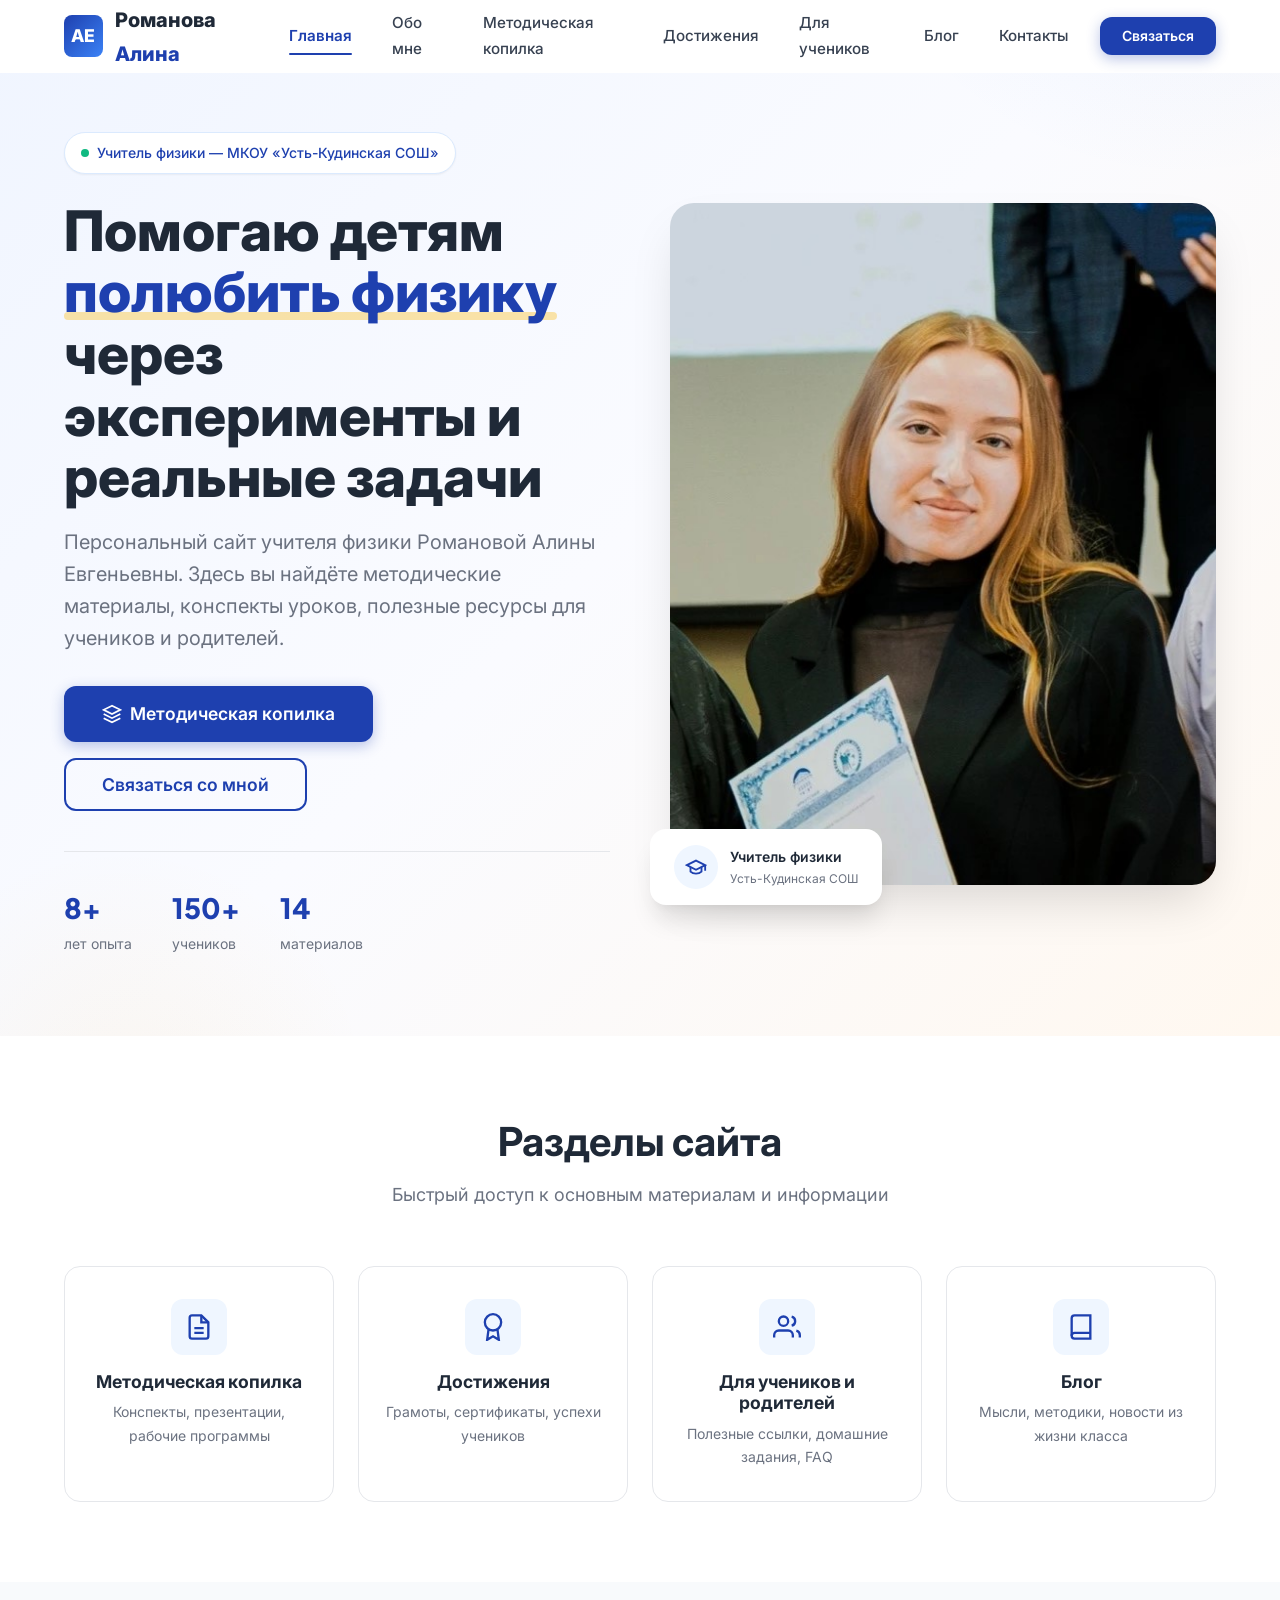
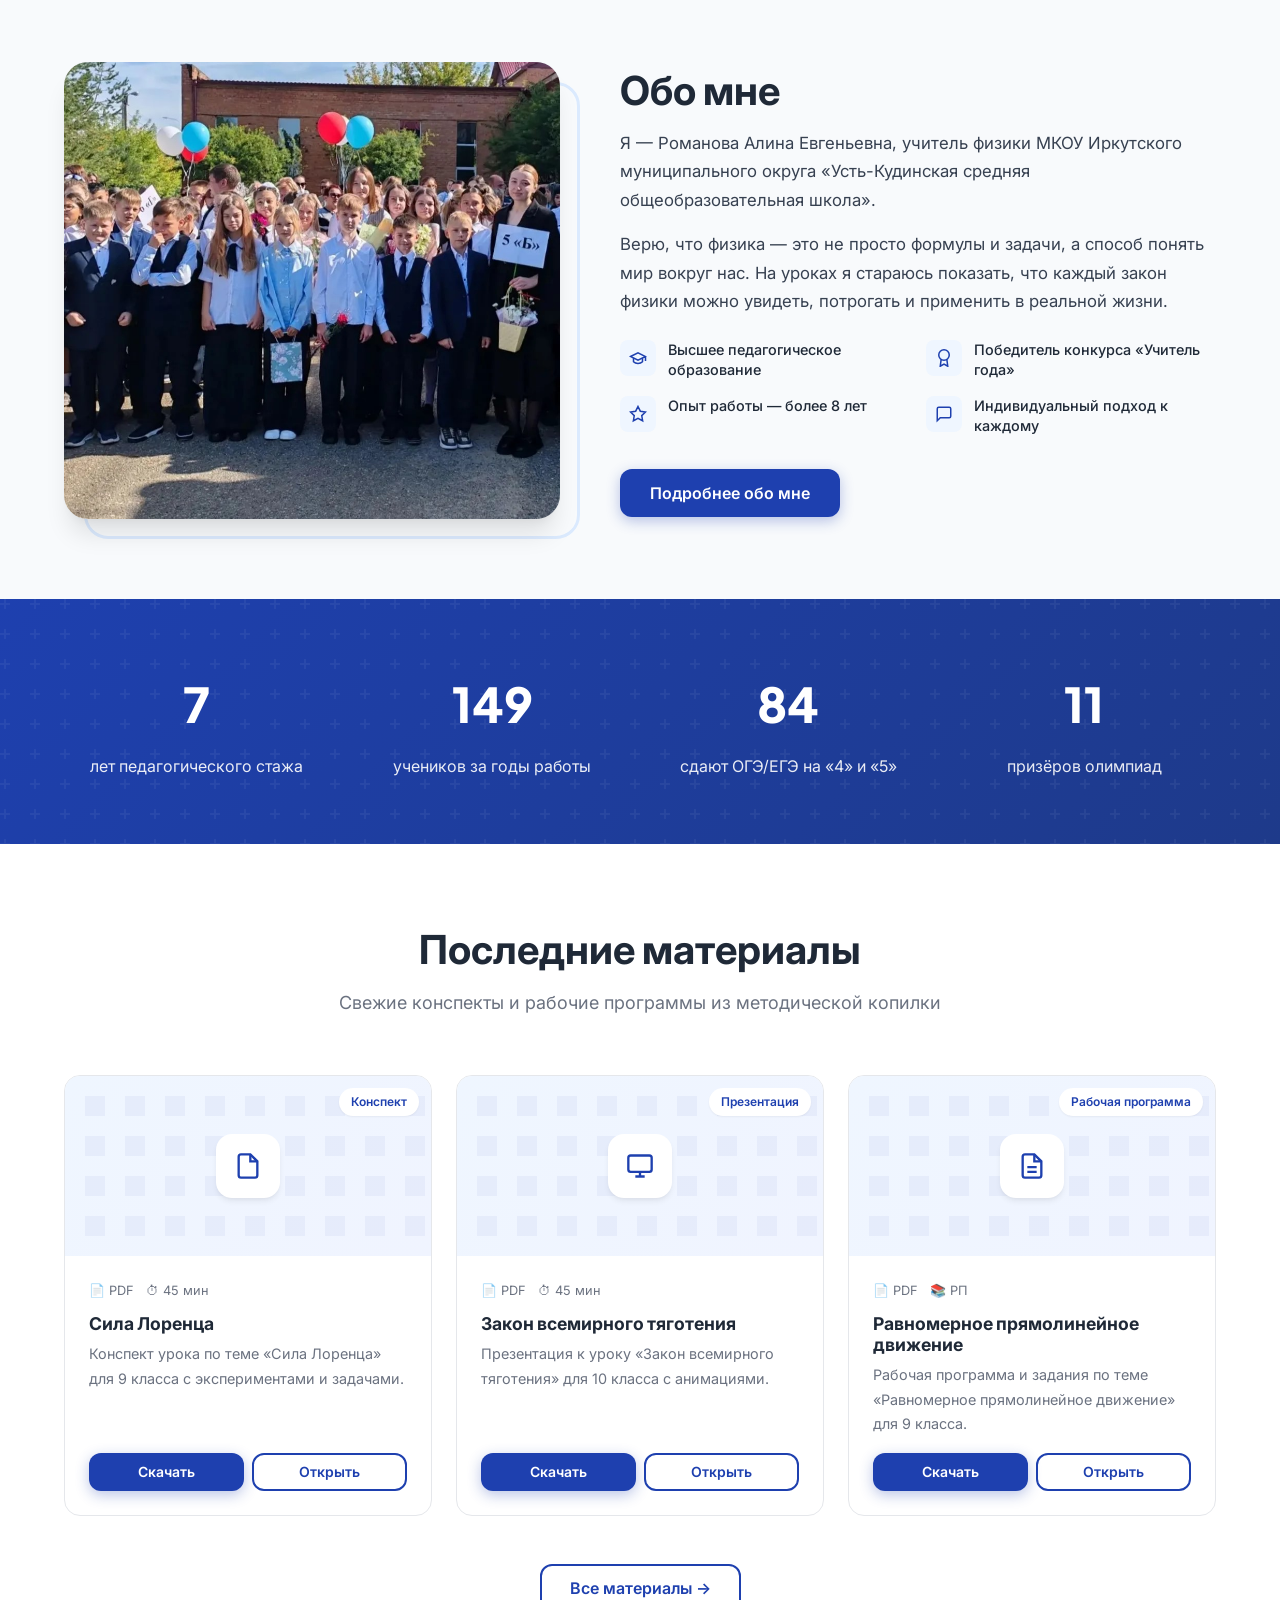
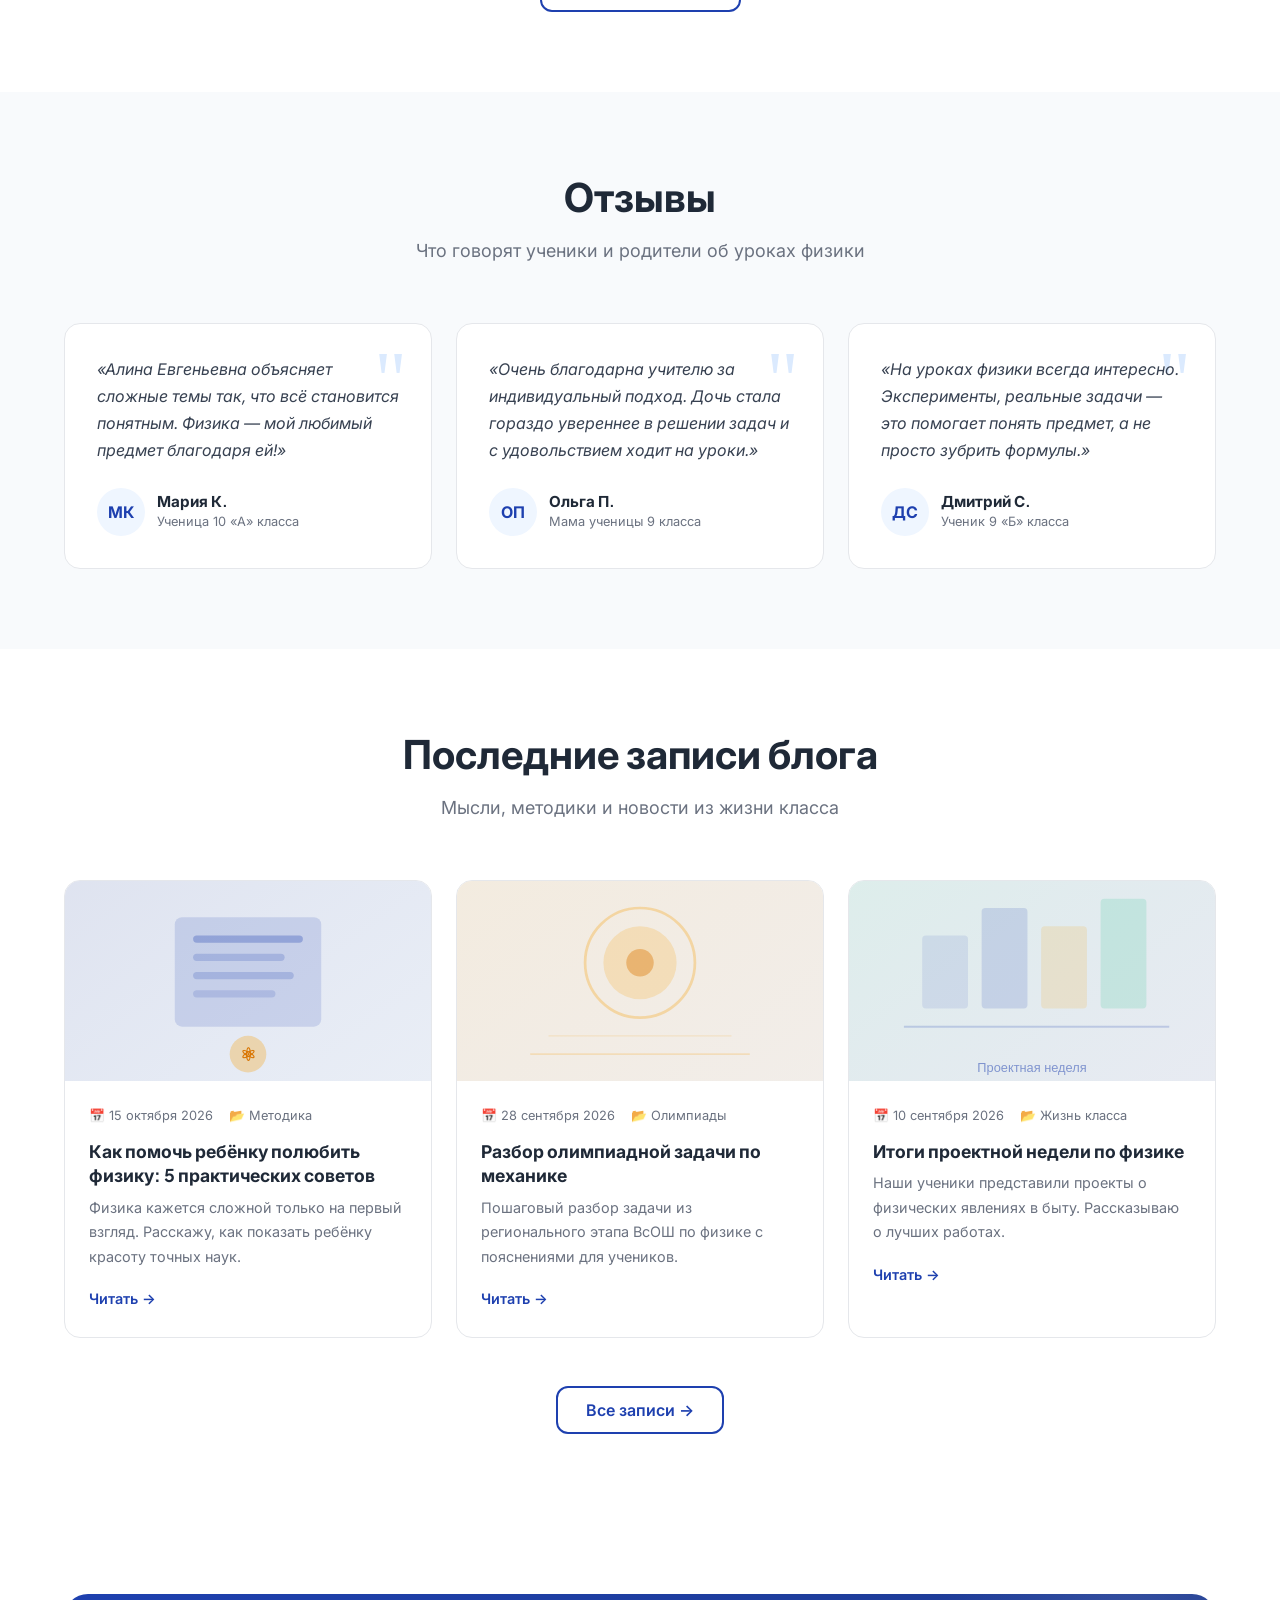
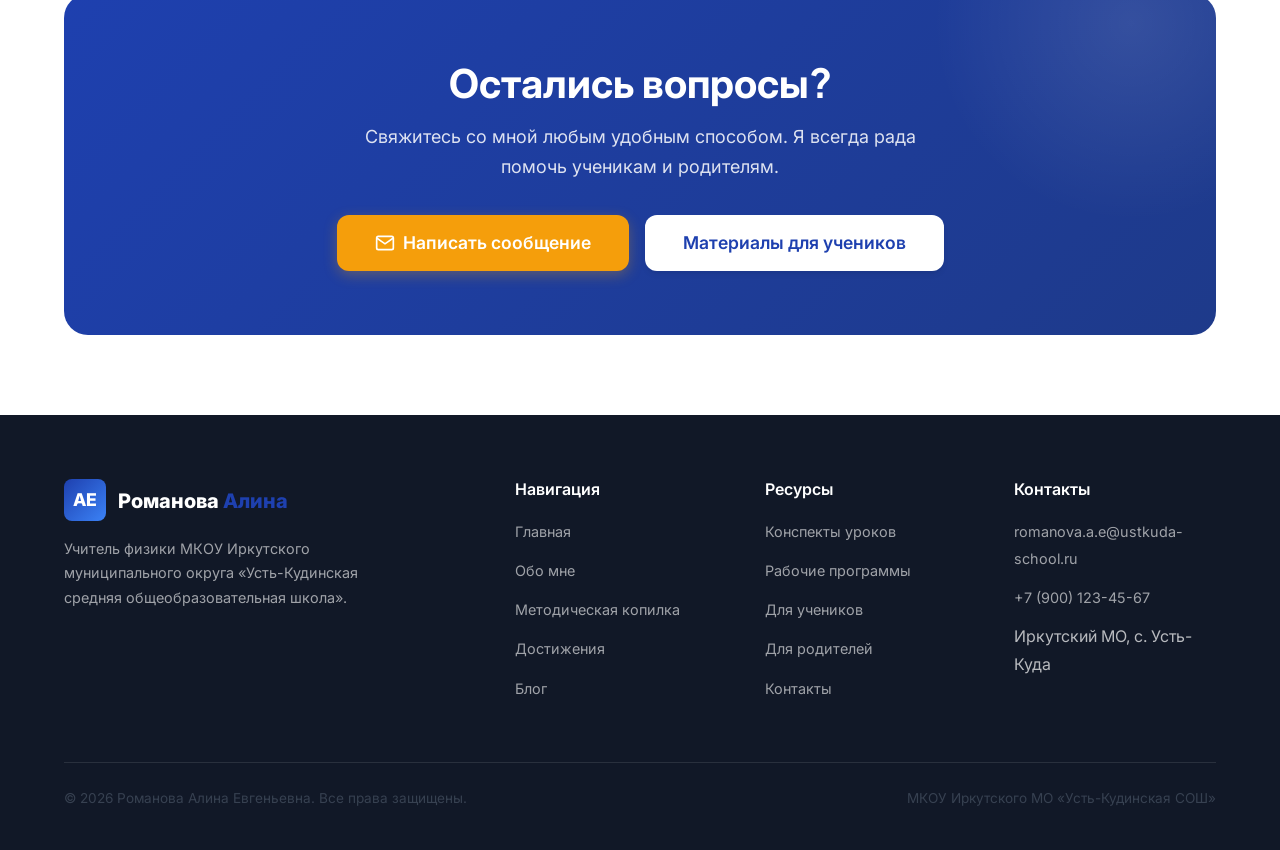
==== index.html @ 82c0e221 "🎓 Первый коммит: персональный сайт педагога" ====
<!DOCTYPE html>
<html lang="ru">
<head>
  <meta charset="UTF-8">
  <meta name="viewport" content="width=device-width, initial-scale=1.0">
  <title>Романова Алина Евгеньевна — Учитель физики | Усть-Кудинская СОШ</title>
  <meta name="description" content="Персональный сайт учителя физики Романовой Алины Евгеньевны. Методическая копилка, достижения, материалы для учеников и родителей. МКОУ Иркутского МО «Усть-Кудинская СОШ».">
  <meta name="keywords" content="учитель физики, Усть-Кудинская СОШ, Романова Алина Евгеньевна, методическая копилка, конспекты по физике">
  <meta name="author" content="Романова Алина Евгеньевна">

  <!-- Open Graph -->
  <meta property="og:title" content="Романова Алина Евгеньевна — Учитель физики">
  <meta property="og:description" content="Методическая копилка, достижения, материалы для учеников и родителей">
  <meta property="og:type" content="website">
  <meta property="og:locale" content="ru_RU">

  <!-- Favicon -->
  <link rel="icon" type="image/svg+xml" href="assets/img/favicon.svg">

  <!-- Fonts -->
  <link rel="preconnect" href="https://fonts.googleapis.com">
  <link rel="preconnect" href="https://fonts.gstatic.com" crossorigin>
  <link href="https://fonts.googleapis.com/css2?family=Inter:wght@400;500;600;700&family=Plus+Jakarta+Sans:wght@600;700;800&display=swap" rel="stylesheet">

  <!-- CSS -->
  <link rel="stylesheet" href="assets/css/style.css">
</head>
<body>

  <!-- ===== ШАПКА ===== -->
  <header class="header">
    <div class="container header-inner">
      <a href="index.html" class="logo">
        <div class="logo-icon">АЕ</div>
        <div class="logo-text">Романова <span>Алина</span></div>
      </a>

      <nav class="nav">
        <a href="index.html" class="nav-link active">Главная</a>
        <a href="about.html" class="nav-link">Обо мне</a>
        <a href="resources.html" class="nav-link">Методическая копилка</a>
        <a href="achievements.html" class="nav-link">Достижения</a>
        <a href="students.html" class="nav-link">Для учеников</a>
        <a href="blog.html" class="nav-link">Блог</a>
        <a href="contact.html" class="nav-link">Контакты</a>
        <a href="contact.html" class="btn btn-primary btn-sm nav-cta">Связаться</a>
      </nav>

      <button class="mobile-toggle" aria-label="Открыть меню">
        <span></span>
        <span></span>
        <span></span>
      </button>
    </div>
  </header>

  <!-- Мобильное меню -->
  <div class="mobile-menu">
    <a href="index.html" class="nav-link active">Главная</a>
    <a href="about.html" class="nav-link">Обо мне</a>
    <a href="resources.html" class="nav-link">Методическая копилка</a>
    <a href="achievements.html" class="nav-link">Достижения</a>
    <a href="students.html" class="nav-link">Для учеников</a>
    <a href="blog.html" class="nav-link">Блог</a>
    <a href="contact.html" class="nav-link">Контакты</a>
    <a href="contact.html" class="btn btn-primary nav-cta">Связаться со мной</a>
  </div>

  <main>
    <!-- ===== HERO ===== -->
    <section class="hero">
      <div class="container hero-inner">
        <div class="hero-content">
          <div class="hero-badge">
            <span class="dot"></span>
            Учитель физики — МКОУ «Усть-Кудинская СОШ»
          </div>
          <h1>
            Помогаю детям <span class="highlight">полюбить физику</span> через эксперименты и реальные задачи
          </h1>
          <p class="hero-subtitle">
            Персональный сайт учителя физики Романовой Алины Евгеньевны.
            Здесь вы найдёте методические материалы, конспекты уроков,
            полезные ресурсы для учеников и родителей.
          </p>
          <div class="hero-buttons">
            <a href="resources.html" class="btn btn-primary btn-lg">
              <svg width="20" height="20" viewBox="0 0 24 24" fill="none" stroke="currentColor" stroke-width="2"><path d="M12 2L2 7l10 5 10-5-10-5zM2 17l10 5 10-5M2 12l10 5 10-5"/></svg>
              Методическая копилка
            </a>
            <a href="contact.html" class="btn btn-outline btn-lg">
              Связаться со мной
            </a>
          </div>
          <div class="hero-stats">
            <div class="hero-stat">
              <span class="hero-stat-number">8+</span>
              <span class="hero-stat-label">лет опыта</span>
            </div>
            <div class="hero-stat">
              <span class="hero-stat-number">150+</span>
              <span class="hero-stat-label">учеников</span>
            </div>
            <div class="hero-stat">
              <span class="hero-stat-number">14</span>
              <span class="hero-stat-label">материалов</span>
            </div>
          </div>
        </div>
        <div class="hero-image">
          <img src="assets/img/portrait.jpg" alt="Романова Алина Евгеньевна — учитель физики" class="hero-image-main">
          <div class="hero-image-badge">
            <div class="hero-image-badge-icon">
              <svg width="22" height="22" viewBox="0 0 24 24" fill="none" stroke="currentColor" stroke-width="2"><path d="M22 10v6M2 10l10-5 10 5-10 5z"/><path d="M6 12v5c3 3 9 3 12 0v-5"/></svg>
            </div>
            <div class="hero-image-badge-text">
              Учитель физики
              <span>Усть-Кудинская СОШ</span>
            </div>
          </div>
        </div>
      </div>
    </section>

    <!-- ===== БЫСТРЫЕ ССЫЛКИ ===== -->
    <section class="section">
      <div class="container">
        <div class="section-header animate-on-scroll">
          <h2>Разделы сайта</h2>
          <p>Быстрый доступ к основным материалам и информации</p>
        </div>
        <div class="quick-links">
          <a href="resources.html" class="quick-link-card animate-on-scroll">
            <div class="quick-link-icon">
              <svg width="28" height="28" viewBox="0 0 24 24" fill="none" stroke="currentColor" stroke-width="2"><path d="M14 2H6a2 2 0 0 0-2 2v16a2 2 0 0 0 2 2h12a2 2 0 0 0 2-2V8z"/><polyline points="14 2 14 8 20 8"/><line x1="16" y1="13" x2="8" y2="13"/><line x1="16" y1="17" x2="8" y2="17"/></svg>
            </div>
            <h4>Методическая копилка</h4>
            <p>Конспекты, презентации, рабочие программы</p>
          </a>
          <a href="achievements.html" class="quick-link-card animate-on-scroll animate-delay-1">
            <div class="quick-link-icon">
              <svg width="28" height="28" viewBox="0 0 24 24" fill="none" stroke="currentColor" stroke-width="2"><circle cx="12" cy="8" r="7"/><polyline points="8.21 13.89 7 23 12 20 17 23 15.79 13.88"/></svg>
            </div>
            <h4>Достижения</h4>
            <p>Грамоты, сертификаты, успехи учеников</p>
          </a>
          <a href="students.html" class="quick-link-card animate-on-scroll animate-delay-2">
            <div class="quick-link-icon">
              <svg width="28" height="28" viewBox="0 0 24 24" fill="none" stroke="currentColor" stroke-width="2"><path d="M17 21v-2a4 4 0 0 0-4-4H5a4 4 0 0 0-4 4v2"/><circle cx="9" cy="7" r="4"/><path d="M23 21v-2a4 4 0 0 0-3-3.87"/><path d="M16 3.13a4 4 0 0 1 0 7.75"/></svg>
            </div>
            <h4>Для учеников и родителей</h4>
            <p>Полезные ссылки, домашние задания, FAQ</p>
          </a>
          <a href="blog.html" class="quick-link-card animate-on-scroll animate-delay-3">
            <div class="quick-link-icon">
              <svg width="28" height="28" viewBox="0 0 24 24" fill="none" stroke="currentColor" stroke-width="2"><path d="M4 19.5A2.5 2.5 0 0 1 6.5 17H20"/><path d="M6.5 2H20v20H6.5A2.5 2.5 0 0 1 4 19.5v-15A2.5 2.5 0 0 1 6.5 2z"/></svg>
            </div>
            <h4>Блог</h4>
            <p>Мысли, методики, новости из жизни класса</p>
          </a>
        </div>
      </div>
    </section>

    <!-- ===== ОБО МНЕ (ПРЕВЬЮ) ===== -->
    <section class="section bg-light">
      <div class="container">
        <div class="about-preview">
          <div class="about-preview-image animate-on-scroll">
            <img src="assets/img/classroom.jpg" alt="Романова А.Е. с учениками на уроке физики">
          </div>
          <div class="about-preview-content">
            <h2 class="animate-on-scroll">Обо мне</h2>
            <p class="animate-on-scroll">
              Я — Романова Алина Евгеньевна, учитель физики МКОУ Иркутского муниципального округа
              «Усть-Кудинская средняя общеобразовательная школа».
            </p>
            <p class="animate-on-scroll">
              Верю, что физика — это не просто формулы и задачи, а способ понять мир вокруг нас.
              На уроках я стараюсь показать, что каждый закон физики можно увидеть, потрогать
              и применить в реальной жизни.
            </p>
            <div class="about-features">
              <div class="about-feature animate-on-scroll">
                <div class="about-feature-icon">
                  <svg width="18" height="18" viewBox="0 0 24 24" fill="none" stroke="currentColor" stroke-width="2"><path d="M22 10v6M2 10l10-5 10 5-10 5z"/><path d="M6 12v5c3 3 9 3 12 0v-5"/></svg>
                </div>
                <div class="about-feature-text">Высшее педагогическое образование</div>
              </div>
              <div class="about-feature animate-on-scroll">
                <div class="about-feature-icon">
                  <svg width="18" height="18" viewBox="0 0 24 24" fill="none" stroke="currentColor" stroke-width="2"><circle cx="12" cy="8" r="7"/><polyline points="8.21 13.89 7 23 12 20 17 23 15.79 13.88"/></svg>
                </div>
                <div class="about-feature-text">Победитель конкурса «Учитель года»</div>
              </div>
              <div class="about-feature animate-on-scroll">
                <div class="about-feature-icon">
                  <svg width="18" height="18" viewBox="0 0 24 24" fill="none" stroke="currentColor" stroke-width="2"><polygon points="12 2 15.09 8.26 22 9.27 17 14.14 18.18 21.02 12 17.77 5.82 21.02 7 14.14 2 9.27 8.91 8.26 12 2"/></svg>
                </div>
                <div class="about-feature-text">Опыт работы — более 8 лет</div>
              </div>
              <div class="about-feature animate-on-scroll">
                <div class="about-feature-icon">
                  <svg width="18" height="18" viewBox="0 0 24 24" fill="none" stroke="currentColor" stroke-width="2"><path d="M21 15a2 2 0 0 1-2 2H7l-4 4V5a2 2 0 0 1 2-2h14a2 2 0 0 1 2 2z"/></svg>
                </div>
                <div class="about-feature-text">Индивидуальный подход к каждому</div>
              </div>
            </div>
            <a href="about.html" class="btn btn-primary animate-on-scroll">Подробнее обо мне</a>
          </div>
        </div>
      </div>
    </section>

    <!-- ===== СТАТИСТИКА ===== -->
    <section class="stats-section">
      <div class="container">
        <div class="stats-grid">
          <div class="stat-item animate-on-scroll">
            <div class="stat-number" data-count="8">0</div>
            <div class="stat-label">лет педагогического стажа</div>
          </div>
          <div class="stat-item animate-on-scroll animate-delay-1">
            <div class="stat-number" data-count="150">0</div>
            <div class="stat-label">учеников за годы работы</div>
          </div>
          <div class="stat-item animate-on-scroll animate-delay-2">
            <div class="stat-number" data-count="85">0<span class="suffix">%</span></div>
            <div class="stat-label">сдают ОГЭ/ЕГЭ на «4» и «5»</div>
          </div>
          <div class="stat-item animate-on-scroll animate-delay-3">
            <div class="stat-number" data-count="12">0</div>
            <div class="stat-label">призёров олимпиад</div>
          </div>
        </div>
      </div>
    </section>

    <!-- ===== ПОСЛЕДНИЕ МАТЕРИАЛЫ ===== -->
    <section class="section">
      <div class="container">
        <div class="section-header animate-on-scroll">
          <h2>Последние материалы</h2>
          <p>Свежие конспекты и рабочие программы из методической копилки</p>
        </div>
        <div class="resources-grid">
          <div class="resource-card animate-on-scroll">
            <div class="resource-card-preview">
              <span class="resource-card-badge">Конспект</span>
              <div class="resource-card-icon">
                <svg viewBox="0 0 24 24" fill="none" stroke="currentColor" stroke-width="2"><path d="M14 2H6a2 2 0 0 0-2 2v16a2 2 0 0 0 2 2h12a2 2 0 0 0 2-2V8z"/><polyline points="14 2 14 8 20 8"/></svg>
              </div>
            </div>
            <div class="resource-card-body">
              <div class="resource-card-meta">
                <span>📄 PDF</span>
                <span>⏱ 45 мин</span>
              </div>
              <h4>Сила Лоренца</h4>
              <p>Конспект урока по теме «Сила Лоренца» для 9 класса с экспериментами и задачами.</p>
              <div class="resource-card-footer">
                <a href="materials/Конспект сила Лоренца.pdf" class="btn btn-primary btn-sm" download>Скачать</a>
                <a href="materials/Конспект сила Лоренца.pdf" target="_blank" class="btn btn-outline btn-sm">Открыть</a>
              </div>
            </div>
          </div>
          <div class="resource-card animate-on-scroll animate-delay-1">
            <div class="resource-card-preview">
              <span class="resource-card-badge">Презентация</span>
              <div class="resource-card-icon">
                <svg viewBox="0 0 24 24" fill="none" stroke="currentColor" stroke-width="2"><rect x="2" y="3" width="20" height="14" rx="2"/><line x1="8" y1="21" x2="16" y2="21"/><line x1="12" y1="17" x2="12" y2="21"/></svg>
              </div>
            </div>
            <div class="resource-card-body">
              <div class="resource-card-meta">
                <span>📄 PDF</span>
                <span>⏱ 45 мин</span>
              </div>
              <h4>Закон всемирного тяготения</h4>
              <p>Презентация к уроку «Закон всемирного тяготения» для 10 класса с анимациями.</p>
              <div class="resource-card-footer">
                <a href="materials/Закон всемирного тяготения.pdf" class="btn btn-primary btn-sm" download>Скачать</a>
                <a href="materials/Закон всемирного тяготения.pdf" target="_blank" class="btn btn-outline btn-sm">Открыть</a>
              </div>
            </div>
          </div>
          <div class="resource-card animate-on-scroll animate-delay-2">
            <div class="resource-card-preview">
              <span class="resource-card-badge">Рабочая программа</span>
              <div class="resource-card-icon">
                <svg viewBox="0 0 24 24" fill="none" stroke="currentColor" stroke-width="2"><path d="M14 2H6a2 2 0 0 0-2 2v16a2 2 0 0 0 2 2h12a2 2 0 0 0 2-2V8z"/><polyline points="14 2 14 8 20 8"/><line x1="16" y1="13" x2="8" y2="13"/><line x1="16" y1="17" x2="8" y2="17"/></svg>
              </div>
            </div>
            <div class="resource-card-body">
              <div class="resource-card-meta">
                <span>📄 PDF</span>
                <span>📚 РП</span>
              </div>
              <h4>Равномерное прямолинейное движение</h4>
              <p>Рабочая программа и задания по теме «Равномерное прямолинейное движение» для 9 класса.</p>
              <div class="resource-card-footer">
                <a href="materials/РП равномерное прямолинейное движение.pdf" class="btn btn-primary btn-sm" download>Скачать</a>
                <a href="materials/РП равномерное прямолинейное движение.pdf" target="_blank" class="btn btn-outline btn-sm">Открыть</a>
              </div>
            </div>
          </div>
        </div>
        <div class="text-center mt-5">
          <a href="resources.html" class="btn btn-outline">Все материалы →</a>
        </div>
      </div>
    </section>

    <!-- ===== ОТЗЫВЫ ===== -->
    <section class="section bg-light">
      <div class="container">
        <div class="section-header animate-on-scroll">
          <h2>Отзывы</h2>
          <p>Что говорят ученики и родители об уроках физики</p>
        </div>
        <div class="testimonials-grid">
          <div class="testimonial-card animate-on-scroll">
            <p class="testimonial-text">
              «Алина Евгеньевна объясняет сложные темы так, что всё становится понятным.
              Физика — мой любимый предмет благодаря ей!»
            </p>
            <div class="testimonial-author">
              <div class="testimonial-avatar">МК</div>
              <div class="testimonial-author-info">
                <h5>Мария К.</h5>
                <p>Ученица 10 «А» класса</p>
              </div>
            </div>
          </div>
          <div class="testimonial-card animate-on-scroll animate-delay-1">
            <p class="testimonial-text">
              «Очень благодарна учителю за индивидуальный подход. Дочь стала гораздо
              увереннее в решении задач и с удовольствием ходит на уроки.»
            </p>
            <div class="testimonial-author">
              <div class="testimonial-avatar">ОП</div>
              <div class="testimonial-author-info">
                <h5>Ольга П.</h5>
                <p>Мама ученицы 9 класса</p>
              </div>
            </div>
          </div>
          <div class="testimonial-card animate-on-scroll animate-delay-2">
            <p class="testimonial-text">
              «На уроках физики всегда интересно. Эксперименты, реальные задачи —
              это помогает понять предмет, а не просто зубрить формулы.»
            </p>
            <div class="testimonial-author">
              <div class="testimonial-avatar">ДС</div>
              <div class="testimonial-author-info">
                <h5>Дмитрий С.</h5>
                <p>Ученик 9 «Б» класса</p>
              </div>
            </div>
          </div>
        </div>
      </div>
    </section>

    <!-- ===== БЛОГ (ПРЕВЬЮ) ===== -->
    <section class="section">
      <div class="container">
        <div class="section-header animate-on-scroll">
          <h2>Последние записи блога</h2>
          <p>Мысли, методики и новости из жизни класса</p>
        </div>
        <div class="blog-grid">
          <article class="blog-card animate-on-scroll">
            <div class="blog-card-image">
              <img src="assets/img/blog-1.svg" alt="Как помочь ребёнку полюбить физику">
            </div>
            <div class="blog-card-body">
              <div class="blog-card-meta">
                <span>📅 15 октября 2026</span>
                <span>📂 Методика</span>
              </div>
              <h4>Как помочь ребёнку полюбить физику: 5 практических советов</h4>
              <p>Физика кажется сложной только на первый взгляд. Расскажу, как показать ребёнку красоту точных наук.</p>
              <a href="blog.html" class="blog-card-link">Читать →</a>
            </div>
          </article>
          <article class="blog-card animate-on-scroll animate-delay-1">
            <div class="blog-card-image">
              <img src="assets/img/blog-2.svg" alt="Разбор олимпиадной задачи">
            </div>
            <div class="blog-card-body">
              <div class="blog-card-meta">
                <span>📅 28 сентября 2026</span>
                <span>📂 Олимпиады</span>
              </div>
              <h4>Разбор олимпиадной задачи по механике</h4>
              <p>Пошаговый разбор задачи из регионального этапа ВсОШ по физике с пояснениями для учеников.</p>
              <a href="blog.html" class="blog-card-link">Читать →</a>
            </div>
          </article>
          <article class="blog-card animate-on-scroll animate-delay-2">
            <div class="blog-card-image">
              <img src="assets/img/blog-3.svg" alt="Итоги проектной недели">
            </div>
            <div class="blog-card-body">
              <div class="blog-card-meta">
                <span>📅 10 сентября 2026</span>
                <span>📂 Жизнь класса</span>
              </div>
              <h4>Итоги проектной недели по физике</h4>
              <p>Наши ученики представили проекты о физических явлениях в быту. Рассказываю о лучших работах.</p>
              <a href="blog.html" class="blog-card-link">Читать →</a>
            </div>
          </article>
        </div>
        <div class="text-center mt-5">
          <a href="blog.html" class="btn btn-outline">Все записи →</a>
        </div>
      </div>
    </section>

    <!-- ===== CTA ===== -->
    <section class="section">
      <div class="container">
        <div class="cta-section animate-on-scroll">
          <h2>Остались вопросы?</h2>
          <p>Свяжитесь со мной любым удобным способом. Я всегда рада помочь ученикам и родителям.</p>
          <div class="cta-buttons">
            <a href="contact.html" class="btn btn-accent btn-lg">
              <svg width="20" height="20" viewBox="0 0 24 24" fill="none" stroke="currentColor" stroke-width="2"><path d="M4 4h16c1.1 0 2 .9 2 2v12c0 1.1-.9 2-2 2H4c-1.1 0-2-.9-2-2V6c0-1.1.9-2 2-2z"/><polyline points="22,6 12,13 2,6"/></svg>
              Написать сообщение
            </a>
            <a href="students.html" class="btn btn-white btn-lg">
              Материалы для учеников
            </a>
          </div>
        </div>
      </div>
    </section>
  </main>

  <!-- ===== ПОДВАЛ ===== -->
  <footer class="footer">
    <div class="container">
      <div class="footer-grid">
        <div class="footer-brand">
          <a href="index.html" class="logo">
            <div class="logo-icon">АЕ</div>
            <div class="logo-text">Романова <span>Алина</span></div>
          </a>
          <p>Учитель физики МКОУ Иркутского муниципального округа «Усть-Кудинская средняя общеобразовательная школа».</p>
        </div>
        <div>
          <h4 class="footer-title">Навигация</h4>
          <ul class="footer-links">
            <li><a href="index.html">Главная</a></li>
            <li><a href="about.html">Обо мне</a></li>
            <li><a href="resources.html">Методическая копилка</a></li>
            <li><a href="achievements.html">Достижения</a></li>
            <li><a href="blog.html">Блог</a></li>
          </ul>
        </div>
        <div>
          <h4 class="footer-title">Ресурсы</h4>
          <ul class="footer-links">
            <li><a href="resources.html">Конспекты уроков</a></li>
            <li><a href="resources.html">Рабочие программы</a></li>
            <li><a href="students.html">Для учеников</a></li>
            <li><a href="students.html">Для родителей</a></li>
            <li><a href="contact.html">Контакты</a></li>
          </ul>
        </div>
        <div>
          <h4 class="footer-title">Контакты</h4>
          <ul class="footer-links">
            <li><a href="mailto:romanova.a.e@ustkuda-school.ru">romanova.a.e@ustkuda-school.ru</a></li>
            <li><a href="tel:+79001234567">+7 (900) 123-45-67</a></li>
            <li>Иркутский МО, с. Усть-Куда</li>
          </ul>
        </div>
      </div>
      <div class="footer-bottom">
        <p>© 2026 Романова Алина Евгеньевна. Все права защищены.</p>
        <p>МКОУ Иркутского МО «Усть-Кудинская СОШ»</p>
      </div>
    </div>
  </footer>

  <!-- Кнопка «Наверх» -->
  <button class="back-to-top" aria-label="Наверх">↑</button>

  <!-- JS -->
  <script src="assets/js/main.js"></script>
</body>
</html>
---- assets/css/style.css ----
/* ============================================
   🎨 ДИЗАЙН-СИСТЕМА — Сайт педагога
   Романова Алина Евгеньевна — Учитель физики
   ============================================ */

/* --- 1. Переменные --- */
:root {
  /* Цвета */
  --primary: #1e40af;
  --primary-dark: #1e3a8a;
  --primary-light: #3b82f6;
  --primary-50: #eff6ff;
  --primary-100: #dbeafe;

  --accent: #f59e0b;
  --accent-dark: #d97706;
  --accent-light: #fbbf24;

  --success: #10b981;
  --warning: #f59e0b;
  --error: #ef4444;

  --text-dark: #1f2937;
  --text-body: #374151;
  --text-muted: #6b7280;
  --text-light: #9ca3af;

  --bg-white: #ffffff;
  --bg-light: #f8fafc;
  --bg-gray: #f3f4f6;
  --bg-dark: #111827;

  --border: #e5e7eb;
  --border-light: #f3f4f6;

  /* Типографика */
  --font-heading: 'Plus Jakarta Sans', 'Inter', sans-serif;
  --font-body: 'Inter', -apple-system, BlinkMacSystemFont, sans-serif;

  /* Размеры */
  --container: 1200px;
  --container-narrow: 900px;
  --header-height: 72px;
  --radius-sm: 8px;
  --radius: 12px;
  --radius-lg: 16px;
  --radius-xl: 24px;

  /* Тени */
  --shadow-sm: 0 1px 2px rgba(0, 0, 0, 0.05);
  --shadow: 0 4px 6px -1px rgba(0, 0, 0, 0.07), 0 2px 4px -2px rgba(0, 0, 0, 0.05);
  --shadow-md: 0 10px 15px -3px rgba(0, 0, 0, 0.08), 0 4px 6px -4px rgba(0, 0, 0, 0.05);
  --shadow-lg: 0 20px 25px -5px rgba(0, 0, 0, 0.1), 0 8px 10px -6px rgba(0, 0, 0, 0.05);
  --shadow-xl: 0 25px 50px -12px rgba(0, 0, 0, 0.15);

  /* Переходы */
  --transition: 0.3s cubic-bezier(0.4, 0, 0.2, 1);
  --transition-fast: 0.15s ease;
}

/* --- 2. Сброс и база --- */
*, *::before, *::after {
  margin: 0;
  padding: 0;
  box-sizing: border-box;
}

html {
  scroll-behavior: smooth;
  font-size: 16px;
  -webkit-font-smoothing: antialiased;
  -moz-osx-font-smoothing: grayscale;
}

body {
  font-family: var(--font-body);
  color: var(--text-body);
  background-color: var(--bg-white);
  line-height: 1.7;
  overflow-x: hidden;
}

img {
  max-width: 100%;
  height: auto;
  display: block;
}

a {
  text-decoration: none;
  color: var(--primary);
  transition: color var(--transition-fast);
}

a:hover {
  color: var(--primary-dark);
}

ul, ol {
  list-style: none;
}

button {
  cursor: pointer;
  border: none;
  background: none;
  font-family: inherit;
}

input, textarea, select {
  font-family: inherit;
  font-size: inherit;
}

/* --- 3. Типографика --- */
h1, h2, h3, h4, h5, h6 {
  font-family: var(--font-heading);
  color: var(--text-dark);
  line-height: 1.2;
  font-weight: 700;
}

h1 { font-size: clamp(2.25rem, 5vw, 3.5rem); font-weight: 800; }
h2 { font-size: clamp(1.75rem, 4vw, 2.5rem); }
h3 { font-size: clamp(1.25rem, 3vw, 1.75rem); }
h4 { font-size: 1.25rem; }
h5 { font-size: 1.125rem; }
h6 { font-size: 1rem; }

p {
  margin-bottom: 1rem;
  color: var(--text-body);
}

strong {
  color: var(--text-dark);
  font-weight: 600;
}

/* --- 4. Контейнеры и сетка --- */
.container {
  width: 100%;
  max-width: var(--container);
  margin: 0 auto;
  padding: 0 24px;
}

.container-narrow {
  max-width: var(--container-narrow);
}

.section {
  padding: 80px 0;
}

.section-sm {
  padding: 48px 0;
}

.section-lg {
  padding: 100px 0;
}

.section-header {
  text-align: center;
  max-width: 680px;
  margin: 0 auto 56px;
}

.section-header h2 {
  margin-bottom: 16px;
}

.section-header p {
  font-size: 1.125rem;
  color: var(--text-muted);
}

/* --- 5. Кнопки --- */
.btn {
  display: inline-flex;
  align-items: center;
  justify-content: center;
  gap: 8px;
  padding: 14px 28px;
  border-radius: var(--radius);
  font-size: 1rem;
  font-weight: 600;
  text-align: center;
  transition: all var(--transition);
  cursor: pointer;
  border: 2px solid transparent;
  line-height: 1;
}

.btn-primary {
  background: var(--primary);
  color: white;
  box-shadow: 0 4px 14px rgba(30, 64, 175, 0.3);
}

.btn-primary:hover {
  background: var(--primary-dark);
  color: white;
  transform: translateY(-2px);
  box-shadow: 0 6px 20px rgba(30, 64, 175, 0.4);
}

.btn-accent {
  background: var(--accent);
  color: white;
  box-shadow: 0 4px 14px rgba(245, 158, 11, 0.3);
}

.btn-accent:hover {
  background: var(--accent-dark);
  color: white;
  transform: translateY(-2px);
  box-shadow: 0 6px 20px rgba(245, 158, 11, 0.4);
}

.btn-outline {
  background: transparent;
  color: var(--primary);
  border-color: var(--primary);
}

.btn-outline:hover {
  background: var(--primary);
  color: white;
  transform: translateY(-2px);
}

.btn-white {
  background: white;
  color: var(--primary);
  box-shadow: var(--shadow);
}

.btn-white:hover {
  background: var(--bg-light);
  color: var(--primary-dark);
  transform: translateY(-2px);
}

.btn-lg {
  padding: 16px 36px;
  font-size: 1.1rem;
}

.btn-sm {
  padding: 10px 20px;
  font-size: 0.875rem;
}

.btn-icon {
  width: 48px;
  height: 48px;
  padding: 0;
  border-radius: 50%;
}

/* --- 6. Шапка --- */
.header {
  position: fixed;
  top: 0;
  left: 0;
  right: 0;
  z-index: 1000;
  background: rgba(255, 255, 255, 0.95);
  backdrop-filter: blur(12px);
  -webkit-backdrop-filter: blur(12px);
  border-bottom: 1px solid transparent;
  transition: all var(--transition);
}

.header.scrolled {
  border-bottom-color: var(--border);
  box-shadow: var(--shadow);
}

.header-inner {
  display: flex;
  align-items: center;
  justify-content: space-between;
  height: var(--header-height);
}

.logo {
  display: flex;
  align-items: center;
  gap: 12px;
  font-family: var(--font-heading);
  font-weight: 800;
  font-size: 1.25rem;
  color: var(--text-dark);
}

.logo-icon {
  width: 42px;
  height: 42px;
  background: linear-gradient(135deg, var(--primary), var(--primary-light));
  border-radius: var(--radius-sm);
  display: flex;
  align-items: center;
  justify-content: center;
  color: white;
  font-size: 1.1rem;
  font-weight: 800;
}

.logo-text span {
  color: var(--primary);
}

/* Навигация */
.nav {
  display: flex;
  align-items: center;
  gap: 8px;
}

.nav-link {
  padding: 10px 16px;
  border-radius: var(--radius-sm);
  font-weight: 500;
  font-size: 0.95rem;
  color: var(--text-body);
  transition: all var(--transition-fast);
  position: relative;
}

.nav-link:hover {
  color: var(--primary);
  background: var(--primary-50);
}

.nav-link.active {
  color: var(--primary);
  font-weight: 600;
}

.nav-link.active::after {
  content: '';
  position: absolute;
  bottom: 4px;
  left: 16px;
  right: 16px;
  height: 2px;
  background: var(--primary);
  border-radius: 2px;
}

.nav-cta {
  margin-left: 8px;
}

/* Мобильное меню */
.mobile-toggle {
  display: none;
  flex-direction: column;
  gap: 5px;
  padding: 8px;
  z-index: 1001;
}

.mobile-toggle span {
  display: block;
  width: 24px;
  height: 2px;
  background: var(--text-dark);
  border-radius: 2px;
  transition: all var(--transition);
}

.mobile-toggle.active span:nth-child(1) {
  transform: rotate(45deg) translate(5px, 5px);
}

.mobile-toggle.active span:nth-child(2) {
  opacity: 0;
}

.mobile-toggle.active span:nth-child(3) {
  transform: rotate(-45deg) translate(5px, -5px);
}

.mobile-menu {
  display: none;
  position: fixed;
  top: var(--header-height);
  left: 0;
  right: 0;
  bottom: 0;
  background: white;
  padding: 24px;
  z-index: 999;
  overflow-y: auto;
  transform: translateX(100%);
  transition: transform var(--transition);
}

.mobile-menu.open {
  transform: translateX(0);
}

.mobile-menu .nav-link {
  display: block;
  padding: 14px 0;
  font-size: 1.1rem;
  border-bottom: 1px solid var(--border-light);
}

.mobile-menu .nav-cta {
  margin: 16px 0 0;
}

.mobile-menu .btn {
  width: 100%;
}

/* --- 7. Hero секция --- */
.hero {
  padding: calc(var(--header-height) + 60px) 0 80px;
  background: linear-gradient(135deg, #f0f5ff 0%, #fafbff 50%, #fff8f0 100%);
  position: relative;
  overflow: hidden;
}

.hero::before {
  content: '';
  position: absolute;
  top: -50%;
  right: -20%;
  width: 700px;
  height: 700px;
  background: radial-gradient(circle, rgba(59, 130, 246, 0.08) 0%, transparent 70%);
  border-radius: 50%;
}

.hero::after {
  content: '';
  position: absolute;
  bottom: -30%;
  left: -10%;
  width: 500px;
  height: 500px;
  background: radial-gradient(circle, rgba(245, 158, 11, 0.06) 0%, transparent 70%);
  border-radius: 50%;
}

.hero-inner {
  display: grid;
  grid-template-columns: 1fr 1fr;
  gap: 60px;
  align-items: center;
  position: relative;
  z-index: 1;
}

.hero-content {
  max-width: 560px;
}

.hero-badge {
  display: inline-flex;
  align-items: center;
  gap: 8px;
  padding: 8px 16px;
  background: white;
  border-radius: 50px;
  font-size: 0.875rem;
  font-weight: 500;
  color: var(--primary);
  box-shadow: var(--shadow-sm);
  border: 1px solid var(--primary-100);
  margin-bottom: 24px;
}

.hero-badge .dot {
  width: 8px;
  height: 8px;
  background: var(--success);
  border-radius: 50%;
  animation: pulse 2s infinite;
}

@keyframes pulse {
  0%, 100% { opacity: 1; }
  50% { opacity: 0.5; }
}

.hero h1 {
  margin-bottom: 20px;
  line-height: 1.1;
}

.hero h1 .highlight {
  color: var(--primary);
  position: relative;
}

.hero h1 .highlight::after {
  content: '';
  position: absolute;
  bottom: 4px;
  left: 0;
  right: 0;
  height: 8px;
  background: var(--accent-light);
  opacity: 0.4;
  z-index: -1;
  border-radius: 4px;
}

.hero-subtitle {
  font-size: 1.25rem;
  color: var(--text-muted);
  margin-bottom: 32px;
  line-height: 1.6;
}

.hero-buttons {
  display: flex;
  gap: 16px;
  flex-wrap: wrap;
  margin-bottom: 40px;
}

.hero-stats {
  display: flex;
  gap: 40px;
  padding-top: 32px;
  border-top: 1px solid var(--border);
}

.hero-stat {
  display: flex;
  flex-direction: column;
}

.hero-stat-number {
  font-family: var(--font-heading);
  font-size: 1.75rem;
  font-weight: 800;
  color: var(--primary);
}

.hero-stat-label {
  font-size: 0.875rem;
  color: var(--text-muted);
}

/* Hero изображение */
.hero-image {
  position: relative;
}

.hero-image-main {
  width: 100%;
  border-radius: var(--radius-xl);
  box-shadow: var(--shadow-xl);
  object-fit: cover;
  aspect-ratio: 4/5;
}

.hero-image-badge {
  position: absolute;
  bottom: -20px;
  left: -20px;
  background: white;
  padding: 16px 24px;
  border-radius: var(--radius-lg);
  box-shadow: var(--shadow-lg);
  display: flex;
  align-items: center;
  gap: 12px;
}

.hero-image-badge-icon {
  width: 44px;
  height: 44px;
  background: var(--primary-50);
  border-radius: 50%;
  display: flex;
  align-items: center;
  justify-content: center;
  color: var(--primary);
  font-size: 1.25rem;
}

.hero-image-badge-text {
  font-size: 0.875rem;
  font-weight: 600;
  color: var(--text-dark);
}

.hero-image-badge-text span {
  display: block;
  font-size: 0.75rem;
  font-weight: 400;
  color: var(--text-muted);
}

/* --- 8. Карточки быстрых ссылок --- */
.quick-links {
  display: grid;
  grid-template-columns: repeat(4, 1fr);
  gap: 24px;
}

.quick-link-card {
  background: white;
  border: 1px solid var(--border);
  border-radius: var(--radius-lg);
  padding: 32px 24px;
  text-align: center;
  transition: all var(--transition);
  position: relative;
  overflow: hidden;
}

.quick-link-card::before {
  content: '';
  position: absolute;
  top: 0;
  left: 0;
  right: 0;
  height: 3px;
  background: linear-gradient(90deg, var(--primary), var(--primary-light));
  transform: scaleX(0);
  transition: transform var(--transition);
}

.quick-link-card:hover {
  transform: translateY(-4px);
  box-shadow: var(--shadow-lg);
  border-color: transparent;
}

.quick-link-card:hover::before {
  transform: scaleX(1);
}

.quick-link-icon {
  width: 56px;
  height: 56px;
  margin: 0 auto 16px;
  background: var(--primary-50);
  border-radius: var(--radius);
  display: flex;
  align-items: center;
  justify-content: center;
  color: var(--primary);
  font-size: 1.5rem;
  transition: all var(--transition);
}

.quick-link-card:hover .quick-link-icon {
  background: var(--primary);
  color: white;
  transform: scale(1.1);
}

.quick-link-card h4 {
  margin-bottom: 8px;
  font-size: 1.1rem;
}

.quick-link-card p {
  font-size: 0.875rem;
  color: var(--text-muted);
  margin: 0;
}

/* --- 9. Обо мне (превью) --- */
.about-preview {
  display: grid;
  grid-template-columns: 1fr 1.2fr;
  gap: 60px;
  align-items: center;
}

.about-preview-image {
  position: relative;
}

.about-preview-image img {
  border-radius: var(--radius-xl);
  box-shadow: var(--shadow-lg);
  object-fit: cover;
}

.about-preview-image::before {
  content: '';
  position: absolute;
  top: 20px;
  right: -20px;
  bottom: -20px;
  left: 20px;
  border: 3px solid var(--primary-100);
  border-radius: var(--radius-xl);
  z-index: -1;
}

.about-preview-content h2 {
  margin-bottom: 16px;
}

.about-preview-content p {
  margin-bottom: 16px;
  font-size: 1.05rem;
}

.about-features {
  display: grid;
  grid-template-columns: 1fr 1fr;
  gap: 16px;
  margin: 24px 0 32px;
}

.about-feature {
  display: flex;
  align-items: flex-start;
  gap: 12px;
}

.about-feature-icon {
  width: 36px;
  height: 36px;
  min-width: 36px;
  background: var(--primary-50);
  border-radius: var(--radius-sm);
  display: flex;
  align-items: center;
  justify-content: center;
  color: var(--primary);
  font-size: 1rem;
}

.about-feature-text {
  font-size: 0.9rem;
  font-weight: 500;
  color: var(--text-dark);
  line-height: 1.4;
}

/* --- 10. Статистика --- */
.stats-section {
  background: linear-gradient(135deg, var(--primary) 0%, var(--primary-dark) 100%);
  padding: 64px 0;
  position: relative;
  overflow: hidden;
}

.stats-section::before {
  content: '';
  position: absolute;
  top: 0;
  left: 0;
  right: 0;
  bottom: 0;
  background: url("data:image/svg+xml,%3Csvg width='60' height='60' viewBox='0 0 60 60' xmlns='http://www.w3.org/2000/svg'%3E%3Cg fill='none' fill-rule='evenodd'%3E%3Cg fill='%23ffffff' fill-opacity='0.05'%3E%3Cpath d='M36 34v-4h-2v4h-4v2h4v4h2v-4h4v-2h-4zm0-30V0h-2v4h-4v2h4v4h2V6h4V4h-4zM6 34v-4H4v4H0v2h4v4h2v-4h4v-2H6zM6 4V0H4v4H0v2h4v4h2V6h4V4H6z'/%3E%3C/g%3E%3C/g%3E%3C/svg%3E");
}

.stats-grid {
  display: grid;
  grid-template-columns: repeat(4, 1fr);
  gap: 32px;
  position: relative;
  z-index: 1;
}

.stat-item {
  text-align: center;
  color: white;
}

.stat-number {
  font-family: var(--font-heading);
  font-size: 3rem;
  font-weight: 800;
  margin-bottom: 8px;
}

.stat-number .suffix {
  color: var(--accent-light);
}

.stat-label {
  font-size: 1rem;
  opacity: 0.9;
}

/* --- 11. Карточки ресурсов --- */
.resources-grid {
  display: grid;
  grid-template-columns: repeat(3, 1fr);
  gap: 24px;
}

.resource-card {
  background: white;
  border: 1px solid var(--border);
  border-radius: var(--radius-lg);
  overflow: hidden;
  transition: all var(--transition);
  display: flex;
  flex-direction: column;
}

.resource-card:hover {
  transform: translateY(-4px);
  box-shadow: var(--shadow-lg);
  border-color: transparent;
}

.resource-card-preview {
  height: 180px;
  background: linear-gradient(135deg, var(--primary-50) 0%, #f0f4ff 100%);
  display: flex;
  align-items: center;
  justify-content: center;
  position: relative;
  overflow: hidden;
}

.resource-card-preview::before {
  content: '';
  position: absolute;
  inset: 0;
  background: url("data:image/svg+xml,%3Csvg width='40' height='40' viewBox='0 0 40 40' xmlns='http://www.w3.org/2000/svg'%3E%3Cg fill='%231e40af' fill-opacity='0.05'%3E%3Cpath d='M20 20h20v20H20z'/%3E%3C/g%3E%3C/svg%3E");
}

.resource-card-icon {
  width: 64px;
  height: 64px;
  background: white;
  border-radius: var(--radius-lg);
  display: flex;
  align-items: center;
  justify-content: center;
  box-shadow: var(--shadow);
  position: relative;
  z-index: 1;
}

.resource-card-icon svg {
  width: 28px;
  height: 28px;
  color: var(--primary);
}

.resource-card-badge {
  position: absolute;
  top: 12px;
  right: 12px;
  padding: 4px 12px;
  background: white;
  border-radius: 50px;
  font-size: 0.75rem;
  font-weight: 600;
  color: var(--primary);
  box-shadow: var(--shadow-sm);
  z-index: 2;
}

.resource-card-body {
  padding: 24px;
  flex: 1;
  display: flex;
  flex-direction: column;
}

.resource-card-meta {
  display: flex;
  gap: 12px;
  margin-bottom: 12px;
}

.resource-card-meta span {
  font-size: 0.8rem;
  color: var(--text-muted);
  display: flex;
  align-items: center;
  gap: 4px;
}

.resource-card h4 {
  margin-bottom: 8px;
  font-size: 1.1rem;
}

.resource-card p {
  font-size: 0.9rem;
  color: var(--text-muted);
  flex: 1;
  margin-bottom: 16px;
}

.resource-card-footer {
  display: flex;
  gap: 8px;
}

.resource-card-footer .btn {
  flex: 1;
  padding: 10px 16px;
  font-size: 0.875rem;
}

/* --- 12. Фильтры ресурсов --- */
.filter-bar {
  display: flex;
  gap: 12px;
  flex-wrap: wrap;
  justify-content: center;
  margin-bottom: 48px;
}

.filter-btn {
  padding: 10px 24px;
  border-radius: 50px;
  border: 2px solid var(--border);
  background: white;
  font-size: 0.9rem;
  font-weight: 500;
  color: var(--text-body);
  transition: all var(--transition-fast);
}

.filter-btn:hover {
  border-color: var(--primary-light);
  color: var(--primary);
}

.filter-btn.active {
  background: var(--primary);
  border-color: var(--primary);
  color: white;
}

/* --- 13. Блог --- */
.blog-grid {
  display: grid;
  grid-template-columns: repeat(3, 1fr);
  gap: 24px;
}

.blog-card {
  background: white;
  border: 1px solid var(--border);
  border-radius: var(--radius-lg);
  overflow: hidden;
  transition: all var(--transition);
}

.blog-card:hover {
  transform: translateY(-4px);
  box-shadow: var(--shadow-lg);
}

.blog-card-image {
  height: 200px;
  overflow: hidden;
  background: var(--bg-gray);
}

.blog-card-image img {
  width: 100%;
  height: 100%;
  object-fit: cover;
  transition: transform var(--transition);
}

.blog-card:hover .blog-card-image img {
  transform: scale(1.05);
}

.blog-card-body {
  padding: 24px;
}

.blog-card-meta {
  display: flex;
  gap: 16px;
  margin-bottom: 12px;
}

.blog-card-meta span {
  font-size: 0.8rem;
  color: var(--text-muted);
}

.blog-card h4 {
  margin-bottom: 8px;
  font-size: 1.1rem;
  line-height: 1.4;
}

.blog-card p {
  font-size: 0.9rem;
  color: var(--text-muted);
  margin-bottom: 16px;
}

.blog-card-link {
  font-size: 0.9rem;
  font-weight: 600;
  color: var(--primary);
  display: inline-flex;
  align-items: center;
  gap: 4px;
}

.blog-card-link:hover {
  gap: 8px;
}

/* --- 14. Достижения --- */
.achievements-grid {
  display: grid;
  grid-template-columns: repeat(3, 1fr);
  gap: 24px;
}

.achievement-card {
  background: white;
  border: 1px solid var(--border);
  border-radius: var(--radius-lg);
  padding: 32px;
  text-align: center;
  transition: all var(--transition);
}

.achievement-card:hover {
  transform: translateY(-4px);
  box-shadow: var(--shadow-lg);
}

.achievement-icon {
  width: 64px;
  height: 64px;
  margin: 0 auto 16px;
  background: linear-gradient(135deg, var(--accent-light), var(--accent));
  border-radius: 50%;
  display: flex;
  align-items: center;
  justify-content: center;
  font-size: 1.5rem;
  color: white;
  box-shadow: 0 4px 14px rgba(245, 158, 11, 0.3);
}

.achievement-card h4 {
  margin-bottom: 8px;
}

.achievement-card p {
  font-size: 0.9rem;
  color: var(--text-muted);
}

.achievement-card .date {
  display: inline-block;
  margin-top: 12px;
  padding: 4px 12px;
  background: var(--primary-50);
  border-radius: 50px;
  font-size: 0.8rem;
  font-weight: 500;
  color: var(--primary);
}

/* --- 15. Галерея --- */
.gallery-grid {
  display: grid;
  grid-template-columns: repeat(4, 1fr);
  gap: 16px;
}

.gallery-item {
  border-radius: var(--radius-lg);
  overflow: hidden;
  aspect-ratio: 1;
  position: relative;
  cursor: pointer;
}

.gallery-item img {
  width: 100%;
  height: 100%;
  object-fit: cover;
  transition: transform var(--transition);
}

.gallery-item:hover img {
  transform: scale(1.1);
}

.gallery-item-overlay {
  position: absolute;
  inset: 0;
  background: linear-gradient(to top, rgba(0,0,0,0.7) 0%, transparent 50%);
  display: flex;
  align-items: flex-end;
  padding: 16px;
  opacity: 0;
  transition: opacity var(--transition);
}

.gallery-item:hover .gallery-item-overlay {
  opacity: 1;
}

.gallery-item-overlay span {
  color: white;
  font-size: 0.875rem;
  font-weight: 500;
}

/* --- 16. Отзывы --- */
.testimonials-grid {
  display: grid;
  grid-template-columns: repeat(3, 1fr);
  gap: 24px;
}

.testimonial-card {
  background: white;
  border: 1px solid var(--border);
  border-radius: var(--radius-lg);
  padding: 32px;
  position: relative;
}

.testimonial-card::before {
  content: '"';
  position: absolute;
  top: 16px;
  right: 24px;
  font-size: 5rem;
  font-family: Georgia, serif;
  color: var(--primary-100);
  line-height: 1;
}

.testimonial-text {
  font-size: 1rem;
  font-style: italic;
  color: var(--text-body);
  margin-bottom: 24px;
  position: relative;
  z-index: 1;
}

.testimonial-author {
  display: flex;
  align-items: center;
  gap: 12px;
}

.testimonial-avatar {
  width: 48px;
  height: 48px;
  border-radius: 50%;
  background: var(--primary-50);
  display: flex;
  align-items: center;
  justify-content: center;
  font-weight: 700;
  color: var(--primary);
  font-size: 1rem;
}

.testimonial-author-info h5 {
  font-size: 0.95rem;
  margin: 0;
}

.testimonial-author-info p {
  font-size: 0.8rem;
  color: var(--text-muted);
  margin: 0;
}

/* --- 17. Формы --- */
.form-group {
  margin-bottom: 20px;
}

.form-label {
  display: block;
  margin-bottom: 8px;
  font-weight: 500;
  font-size: 0.9rem;
  color: var(--text-dark);
}

.form-input,
.form-textarea,
.form-select {
  width: 100%;
  padding: 14px 16px;
  border: 2px solid var(--border);
  border-radius: var(--radius);
  font-size: 1rem;
  color: var(--text-dark);
  background: white;
  transition: all var(--transition-fast);
}

.form-input:focus,
.form-textarea:focus,
.form-select:focus {
  outline: none;
  border-color: var(--primary);
  box-shadow: 0 0 0 4px var(--primary-50);
}

.form-input::placeholder,
.form-textarea::placeholder {
  color: var(--text-light);
}

.form-textarea {
  min-height: 140px;
  resize: vertical;
}

.form-row {
  display: grid;
  grid-template-columns: 1fr 1fr;
  gap: 16px;
}

/* --- 18. Контакты --- */
.contact-grid {
  display: grid;
  grid-template-columns: 1fr 1.2fr;
  gap: 60px;
}

.contact-info-item {
  display: flex;
  align-items: flex-start;
  gap: 16px;
  margin-bottom: 24px;
}

.contact-info-icon {
  width: 48px;
  height: 48px;
  min-width: 48px;
  background: var(--primary-50);
  border-radius: var(--radius);
  display: flex;
  align-items: center;
  justify-content: center;
  color: var(--primary);
  font-size: 1.25rem;
}

.contact-info-text h5 {
  margin-bottom: 4px;
  font-size: 1rem;
}

.contact-info-text p {
  font-size: 0.9rem;
  color: var(--text-muted);
  margin: 0;
}

.contact-info-text a {
  color: var(--primary);
  font-weight: 500;
}

.social-links {
  display: flex;
  gap: 12px;
  margin-top: 24px;
}

.social-link {
  width: 44px;
  height: 44px;
  border-radius: 50%;
  background: var(--bg-gray);
  display: flex;
  align-items: center;
  justify-content: center;
  color: var(--text-muted);
  transition: all var(--transition-fast);
}

.social-link:hover {
  background: var(--primary);
  color: white;
  transform: translateY(-2px);
}

/* --- 19. FAQ --- */
.faq-list {
  max-width: 800px;
  margin: 0 auto;
}

.faq-item {
  border: 1px solid var(--border);
  border-radius: var(--radius);
  margin-bottom: 12px;
  overflow: hidden;
  transition: all var(--transition-fast);
}

.faq-item.active {
  border-color: var(--primary-light);
  box-shadow: 0 0 0 4px var(--primary-50);
}

.faq-question {
  width: 100%;
  padding: 20px 24px;
  display: flex;
  align-items: center;
  justify-content: space-between;
  background: none;
  text-align: left;
  font-size: 1rem;
  font-weight: 600;
  color: var(--text-dark);
  transition: all var(--transition-fast);
}

.faq-question:hover {
  color: var(--primary);
}

.faq-icon {
  width: 24px;
  height: 24px;
  min-width: 24px;
  display: flex;
  align-items: center;
  justify-content: center;
  transition: transform var(--transition);
  color: var(--text-muted);
}

.faq-item.active .faq-icon {
  transform: rotate(45deg);
  color: var(--primary);
}

.faq-answer {
  max-height: 0;
  overflow: hidden;
  transition: max-height var(--transition);
}

.faq-answer-inner {
  padding: 0 24px 20px;
  font-size: 0.95rem;
  color: var(--text-muted);
  line-height: 1.7;
}

/* --- 20. CTA секция --- */
.cta-section {
  background: linear-gradient(135deg, var(--primary) 0%, var(--primary-dark) 100%);
  border-radius: var(--radius-xl);
  padding: 64px;
  text-align: center;
  color: white;
  position: relative;
  overflow: hidden;
}

.cta-section::before {
  content: '';
  position: absolute;
  top: -50%;
  right: -10%;
  width: 400px;
  height: 400px;
  background: radial-gradient(circle, rgba(255,255,255,0.1) 0%, transparent 70%);
  border-radius: 50%;
}

.cta-section h2 {
  color: white;
  margin-bottom: 16px;
}

.cta-section p {
  color: rgba(255,255,255,0.85);
  font-size: 1.125rem;
  max-width: 600px;
  margin: 0 auto 32px;
}

.cta-buttons {
  display: flex;
  gap: 16px;
  justify-content: center;
  flex-wrap: wrap;
  position: relative;
  z-index: 1;
}

/* --- 21. Подвал --- */
.footer {
  background: var(--bg-dark);
  color: rgba(255,255,255,0.7);
  padding: 64px 0 0;
}

.footer-grid {
  display: grid;
  grid-template-columns: 2fr 1fr 1fr 1fr;
  gap: 48px;
  padding-bottom: 48px;
  border-bottom: 1px solid rgba(255,255,255,0.1);
}

.footer-brand .logo {
  color: white;
  margin-bottom: 16px;
}

.footer-brand p {
  color: rgba(255,255,255,0.6);
  font-size: 0.9rem;
  max-width: 300px;
}

.footer-title {
  color: white;
  font-size: 1rem;
  font-weight: 600;
  margin-bottom: 20px;
}

.footer-links li {
  margin-bottom: 12px;
}

.footer-links a {
  color: rgba(255,255,255,0.6);
  font-size: 0.9rem;
  transition: all var(--transition-fast);
}

.footer-links a:hover {
  color: var(--accent-light);
  padding-left: 4px;
}

.footer-bottom {
  padding: 24px 0;
  display: flex;
  align-items: center;
  justify-content: space-between;
  font-size: 0.85rem;
  color: rgba(255,255,255,0.5);
}

.footer-bottom a {
  color: rgba(255,255,255,0.7);
}

/* --- 22. Хлебные крошки --- */
.breadcrumbs {
  padding: calc(var(--header-height) + 32px) 0 24px;
  background: var(--bg-light);
}

.breadcrumbs-inner {
  display: flex;
  align-items: center;
  gap: 8px;
  font-size: 0.875rem;
}

.breadcrumbs a {
  color: var(--text-muted);
}

.breadcrumbs a:hover {
  color: var(--primary);
}

.breadcrumbs .separator {
  color: var(--text-light);
}

.breadcrumbs .current {
  color: var(--text-dark);
  font-weight: 500;
}

/* --- 23. Заголовок страницы --- */
.page-header {
  padding: calc(var(--header-height) + 60px) 0 60px;
  background: linear-gradient(135deg, #f0f5ff 0%, #fafbff 100%);
  text-align: center;
}

.page-header h1 {
  margin-bottom: 16px;
}

.page-header p {
  font-size: 1.125rem;
  color: var(--text-muted);
  max-width: 600px;
  margin: 0 auto;
}

/* --- 24. Таймлайн --- */
.timeline {
  position: relative;
  max-width: 800px;
  margin: 0 auto;
  padding-left: 40px;
}

.timeline::before {
  content: '';
  position: absolute;
  left: 15px;
  top: 0;
  bottom: 0;
  width: 2px;
  background: linear-gradient(to bottom, var(--primary), var(--accent));
}

.timeline-item {
  position: relative;
  margin-bottom: 40px;
}

.timeline-item::before {
  content: '';
  position: absolute;
  left: -33px;
  top: 6px;
  width: 16px;
  height: 16px;
  background: white;
  border: 3px solid var(--primary);
  border-radius: 50%;
}

.timeline-date {
  font-size: 0.875rem;
  font-weight: 600;
  color: var(--primary);
  margin-bottom: 8px;
}

.timeline-content h4 {
  margin-bottom: 8px;
}

.timeline-content p {
  font-size: 0.95rem;
  color: var(--text-muted);
}

/* --- 25. Анимации --- */
@keyframes fadeInUp {
  from {
    opacity: 0;
    transform: translateY(30px);
  }
  to {
    opacity: 1;
    transform: translateY(0);
  }
}

@keyframes fadeIn {
  from { opacity: 0; }
  to { opacity: 1; }
}

.animate-on-scroll {
  opacity: 0;
  transform: translateY(30px);
  transition: all 0.6s cubic-bezier(0.4, 0, 0.2, 1);
}

.animate-on-scroll.animated {
  opacity: 1;
  transform: translateY(0);
}

.animate-delay-1 { transition-delay: 0.1s; }
.animate-delay-2 { transition-delay: 0.2s; }
.animate-delay-3 { transition-delay: 0.3s; }
.animate-delay-4 { transition-delay: 0.4s; }

/* --- 26. Кнопка «Наверх» --- */
.back-to-top {
  position: fixed;
  bottom: 24px;
  right: 24px;
  width: 48px;
  height: 48px;
  background: var(--primary);
  color: white;
  border-radius: 50%;
  display: flex;
  align-items: center;
  justify-content: center;
  box-shadow: var(--shadow-lg);
  opacity: 0;
  visibility: hidden;
  transform: translateY(20px);
  transition: all var(--transition);
  z-index: 999;
  font-size: 1.25rem;
}

.back-to-top.visible {
  opacity: 1;
  visibility: visible;
  transform: translateY(0);
}

.back-to-top:hover {
  background: var(--primary-dark);
  transform: translateY(-4px);
}

/* --- 27. Адаптивность --- */
@media (max-width: 1024px) {
  .hero-inner {
    grid-template-columns: 1fr;
    gap: 40px;
  }

  .hero-content {
    max-width: 100%;
    text-align: center;
  }

  .hero-buttons {
    justify-content: center;
  }

  .hero-stats {
    justify-content: center;
  }

  .hero-image {
    max-width: 400px;
    margin: 0 auto;
  }

  .quick-links {
    grid-template-columns: repeat(2, 1fr);
  }

  .resources-grid,
  .blog-grid,
  .testimonials-grid,
  .achievements-grid {
    grid-template-columns: repeat(2, 1fr);
  }

  .stats-grid {
    grid-template-columns: repeat(2, 1fr);
    gap: 40px;
  }

  .about-preview {
    grid-template-columns: 1fr;
  }

  .about-preview-image {
    max-width: 400px;
    margin: 0 auto;
  }

  .contact-grid {
    grid-template-columns: 1fr;
    gap: 40px;
  }

  .footer-grid {
    grid-template-columns: 1fr 1fr;
    gap: 32px;
  }

  .gallery-grid {
    grid-template-columns: repeat(3, 1fr);
  }
}

@media (max-width: 768px) {
  .section {
    padding: 60px 0;
  }

  .section-lg {
    padding: 80px 0;
  }

  .nav {
    display: none;
  }

  .mobile-toggle {
    display: flex;
  }

  .mobile-menu {
    display: block;
  }

  .header-cta {
    display: none;
  }

  .hero {
    padding: calc(var(--header-height) + 40px) 0 60px;
  }

  .hero-stats {
    flex-direction: column;
    gap: 20px;
    align-items: center;
  }

  .hero-image-badge {
    left: 10px;
    bottom: -10px;
  }

  .quick-links {
    grid-template-columns: 1fr;
  }

  .resources-grid,
  .blog-grid,
  .testimonials-grid,
  .achievements-grid {
    grid-template-columns: 1fr;
  }

  .stats-grid {
    grid-template-columns: 1fr 1fr;
    gap: 24px;
  }

  .stat-number {
    font-size: 2rem;
  }

  .gallery-grid {
    grid-template-columns: repeat(2, 1fr);
  }

  .form-row {
    grid-template-columns: 1fr;
  }

  .cta-section {
    padding: 40px 24px;
  }

  .footer-grid {
    grid-template-columns: 1fr;
    gap: 24px;
  }

  .footer-bottom {
    flex-direction: column;
    gap: 12px;
    text-align: center;
  }

  .page-header {
    padding: calc(var(--header-height) + 40px) 0 40px;
  }

  .filter-bar {
    gap: 8px;
  }

  .filter-btn {
    padding: 8px 16px;
    font-size: 0.8rem;
  }
}

@media (max-width: 480px) {
  .container {
    padding: 0 16px;
  }

  .hero-buttons {
    flex-direction: column;
  }

  .hero-buttons .btn {
    width: 100%;
  }

  .about-features {
    grid-template-columns: 1fr;
  }

  .stats-grid {
    grid-template-columns: 1fr;
  }

  .resource-card-footer {
    flex-direction: column;
  }
}

/* --- 28. Утилиты --- */
.text-center { text-align: center; }
.text-left { text-align: left; }
.mt-0 { margin-top: 0; }
.mb-0 { margin-bottom: 0; }
.mt-1 { margin-top: 8px; }
.mt-2 { margin-top: 16px; }
.mt-3 { margin-top: 24px; }
.mt-4 { margin-top: 32px; }
.mt-5 { margin-top: 48px; }
.mb-1 { margin-bottom: 8px; }
.mb-2 { margin-bottom: 16px; }
.mb-3 { margin-bottom: 24px; }
.mb-4 { margin-bottom: 32px; }
.mb-5 { margin-bottom: 48px; }

.bg-light { background: var(--bg-light); }
.bg-primary-50 { background: var(--primary-50); }

.divider {
  height: 1px;
  background: var(--border);
  margin: 40px 0;
}

/* --- 29. Дополнительные компоненты --- */
.tag {
  display: inline-flex;
  align-items: center;
  padding: 4px 12px;
  border-radius: 50px;
  font-size: 0.8rem;
  font-weight: 500;
}

.tag-primary {
  background: var(--primary-50);
  color: var(--primary);
}

.tag-accent {
  background: #fef3c7;
  color: var(--accent-dark);
}

.tag-success {
  background: #d1fae5;
  color: #065f46;
}

.info-card {
  background: var(--bg-light);
  border-radius: var(--radius-lg);
  padding: 32px;
  border: 1px solid var(--border);
}

.info-card h4 {
  margin-bottom: 12px;
  display: flex;
  align-items: center;
  gap: 8px;
}

.info-card p {
  font-size: 0.95rem;
  color: var(--text-muted);
  margin: 0;
}

.notice {
  padding: 16px 20px;
  border-radius: var(--radius);
  display: flex;
  align-items: flex-start;
  gap: 12px;
  margin-bottom: 24px;
}

.notice-info {
  background: var(--primary-50);
  border: 1px solid var(--primary-100);
  color: var(--primary-dark);
}

.notice-warning {
  background: #fffbeb;
  border: 1px solid #fde68a;
  color: #92400e;
}

.notice-icon {
  font-size: 1.25rem;
  flex-shrink: 0;
}

/* --- 30. Печать --- */
@media print {
  .header, .footer, .back-to-top, .cta-section {
    display: none;
  }

  .section {
    padding: 20px 0;
  }
}
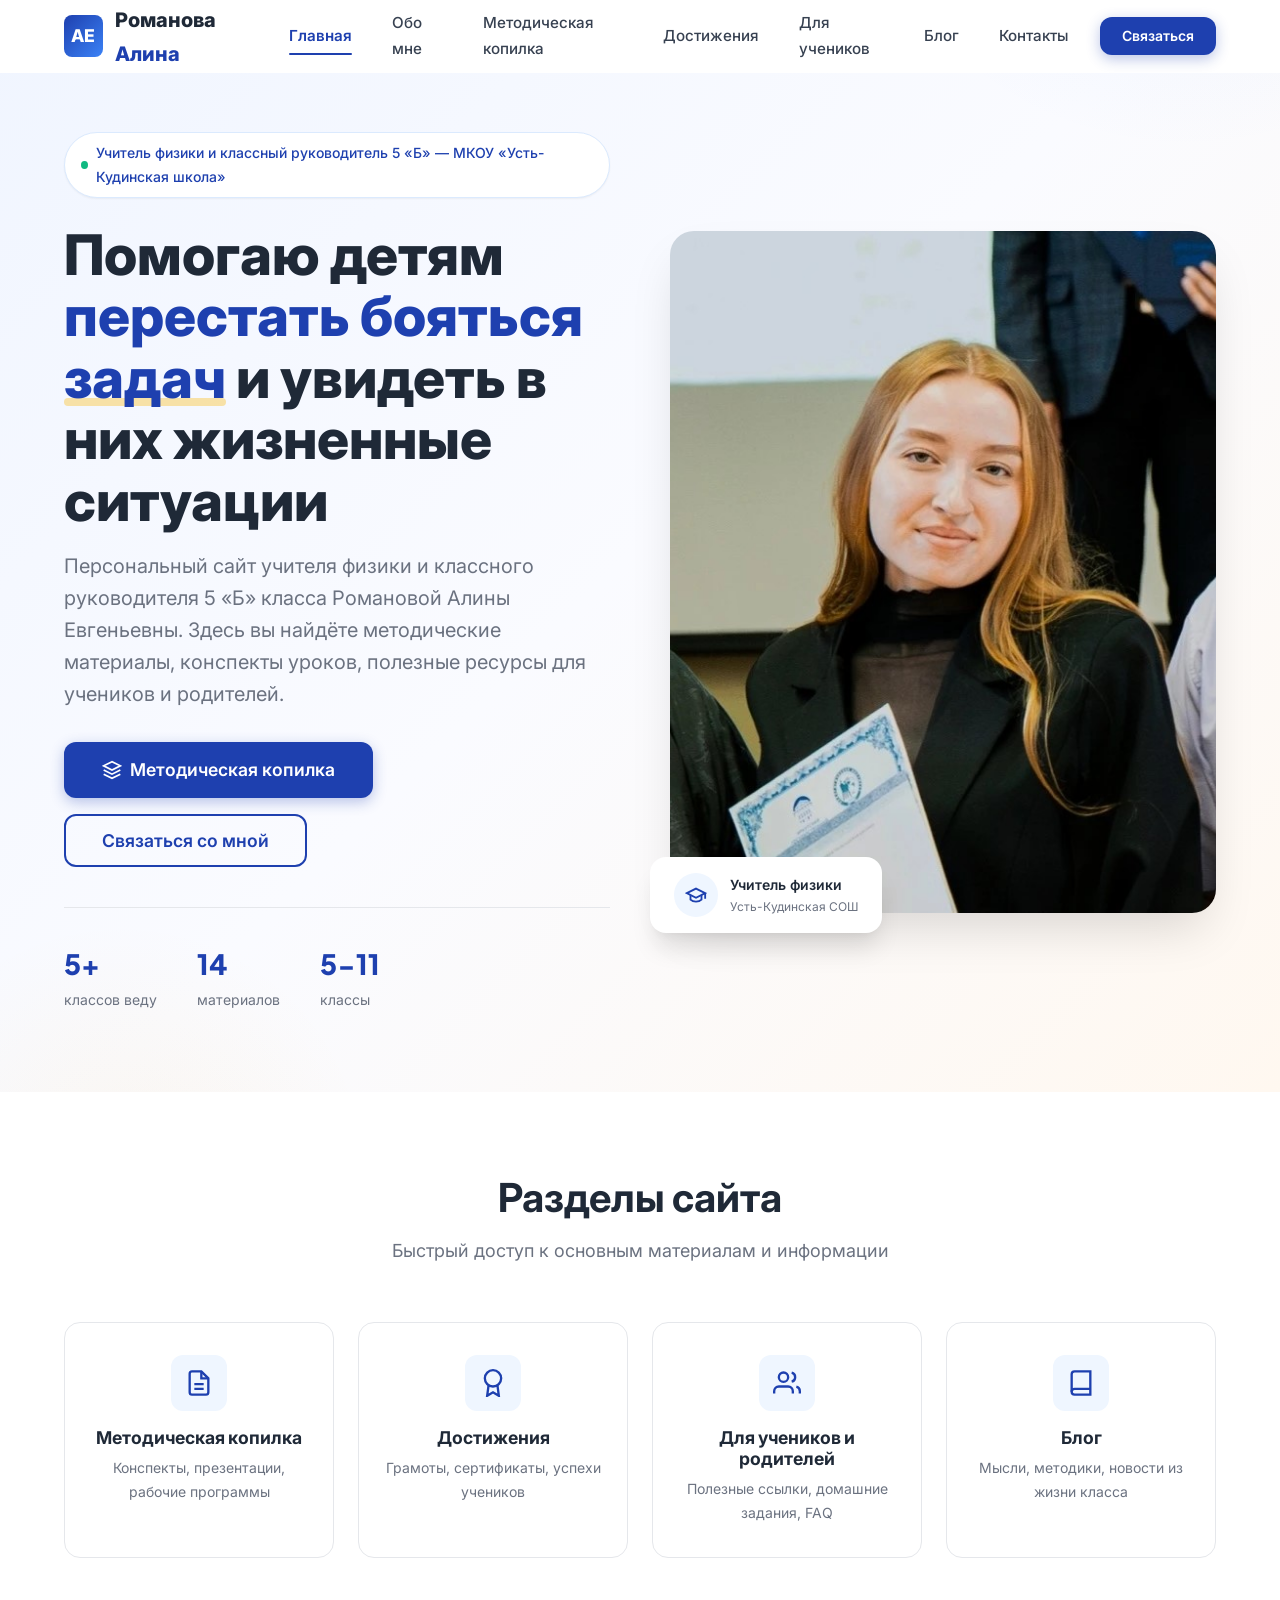
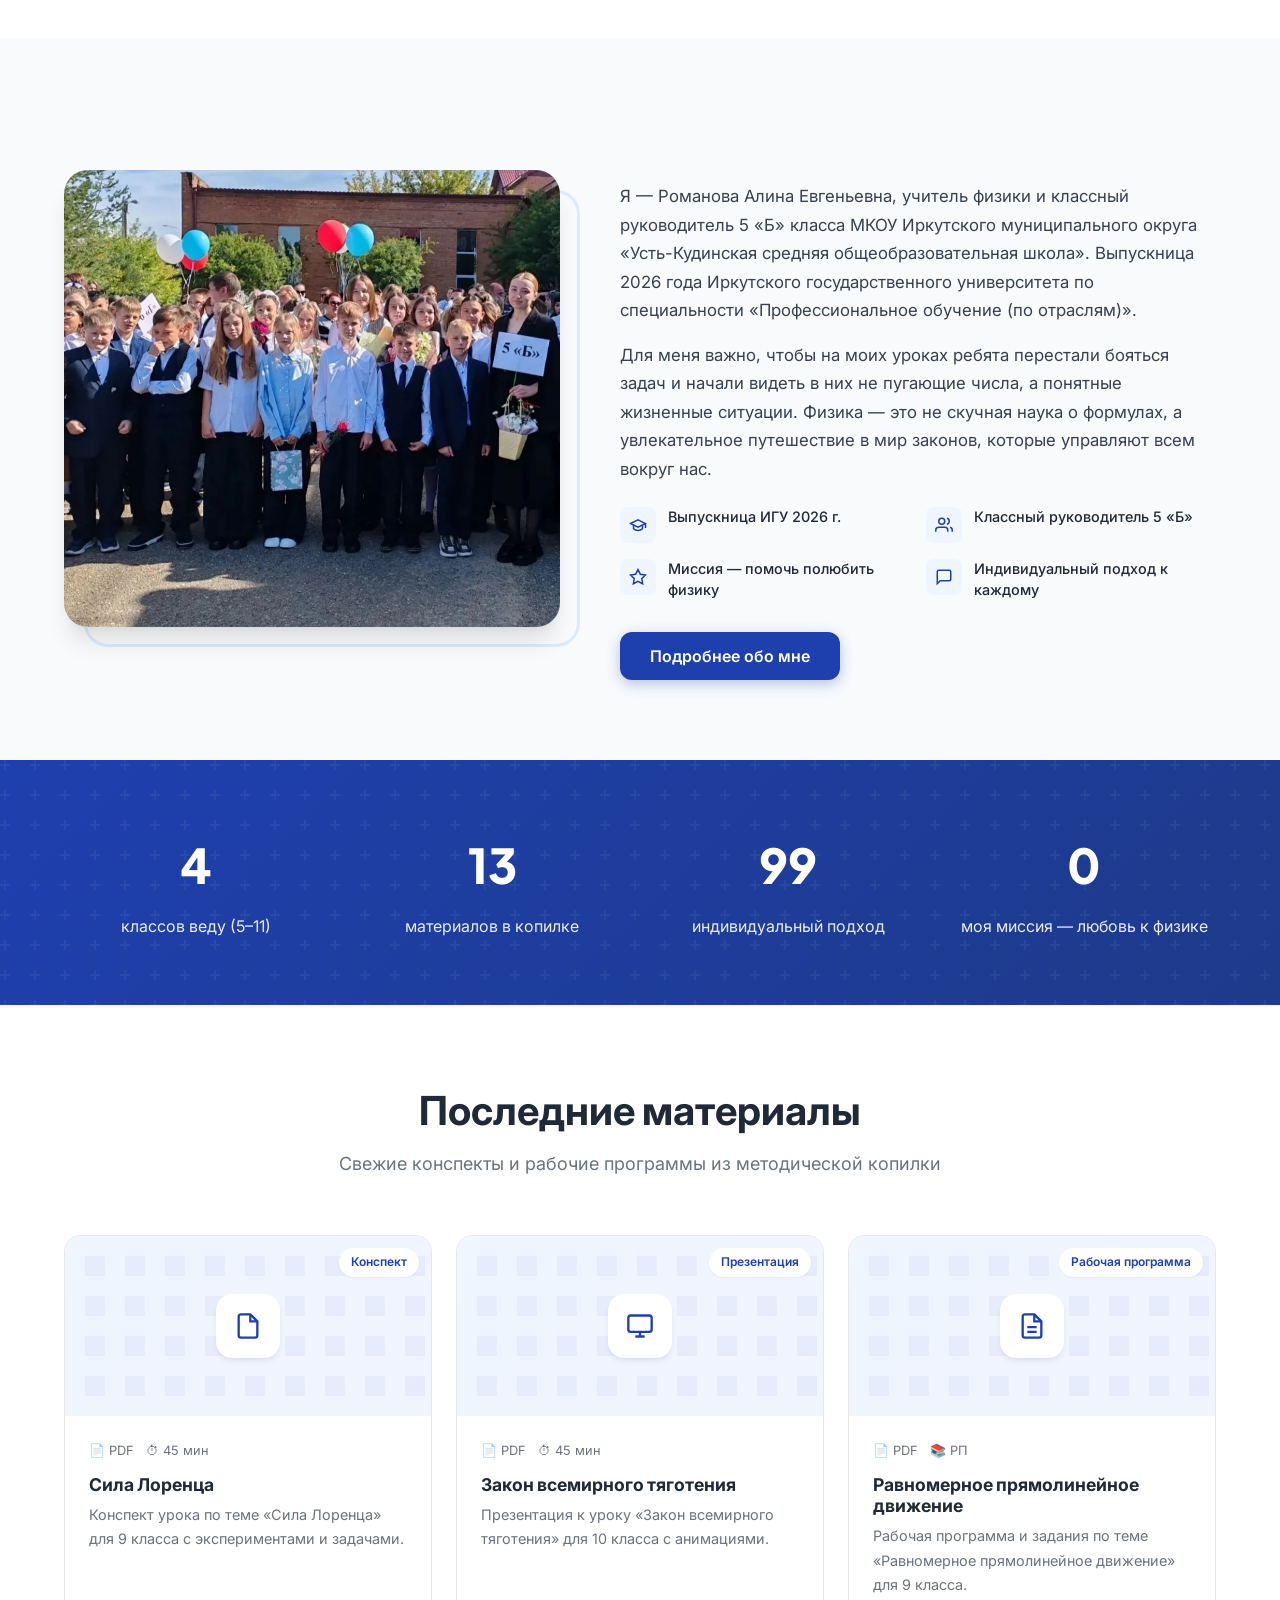
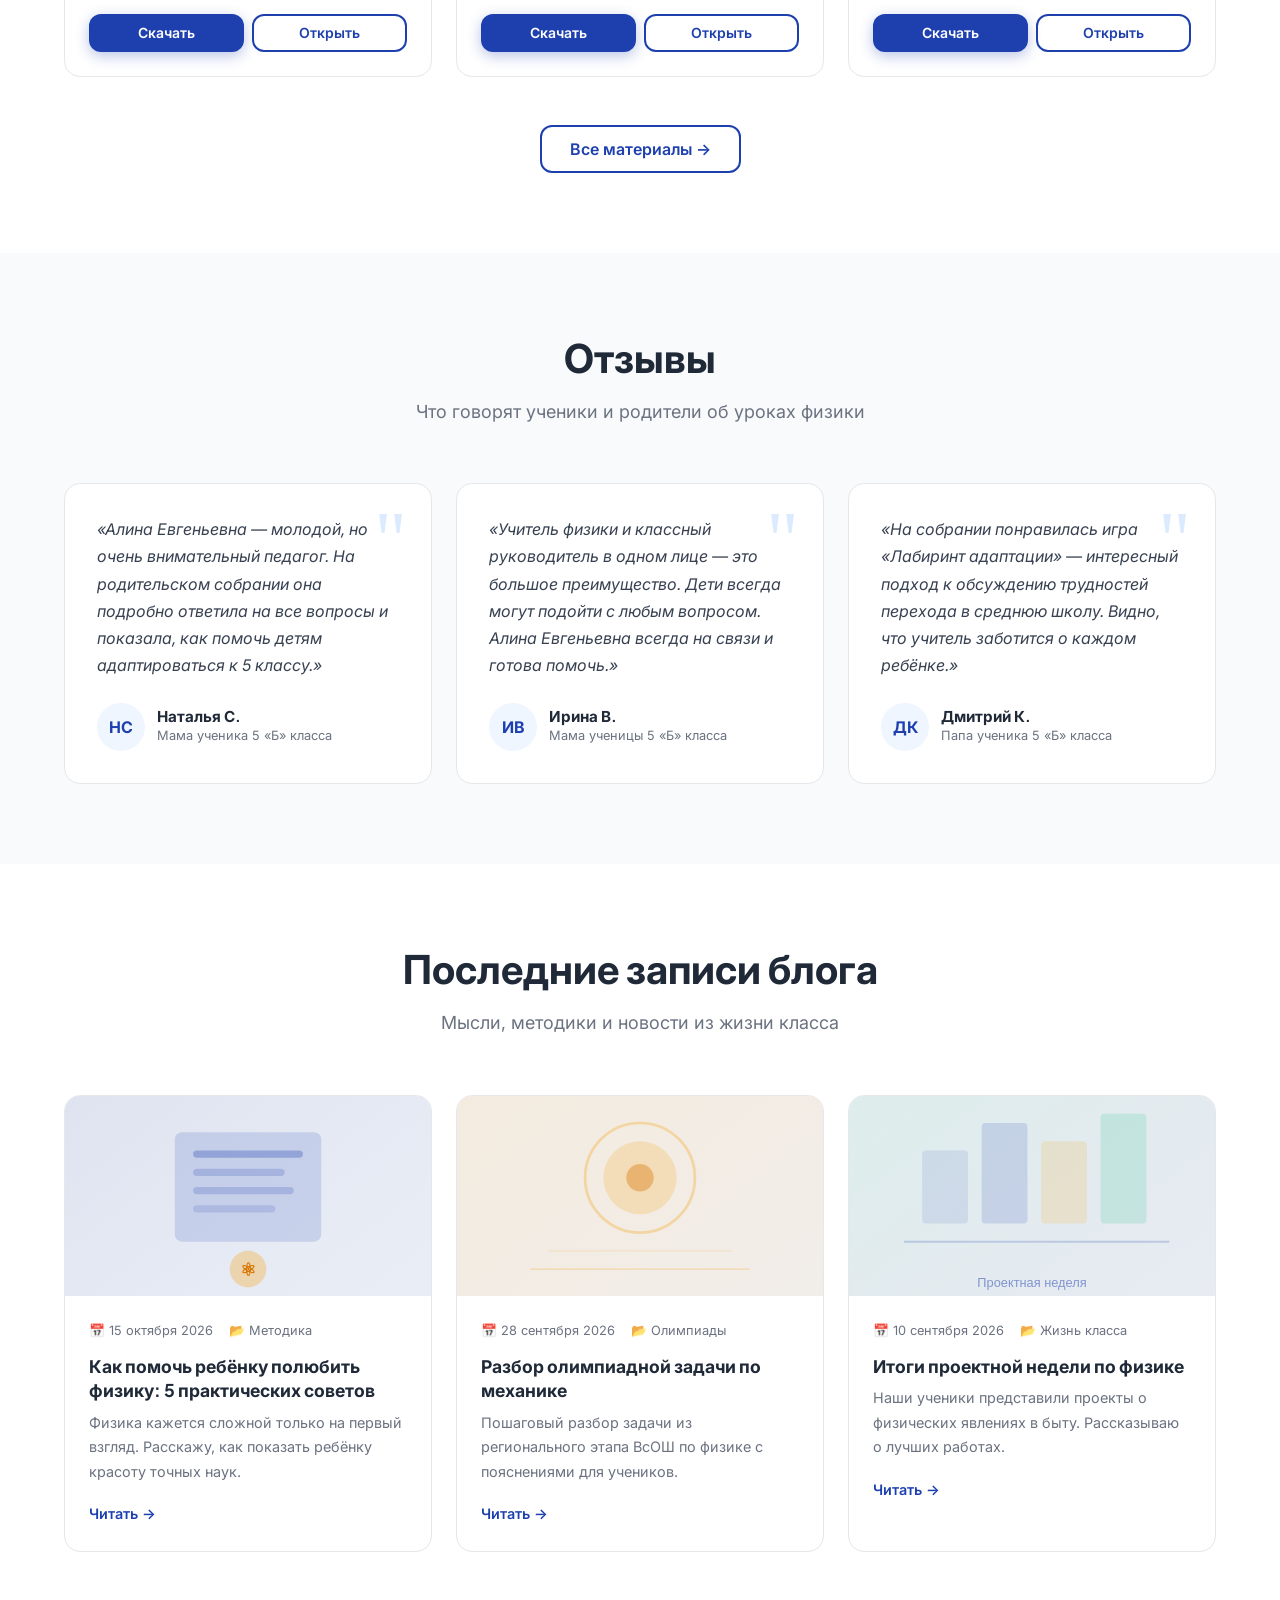
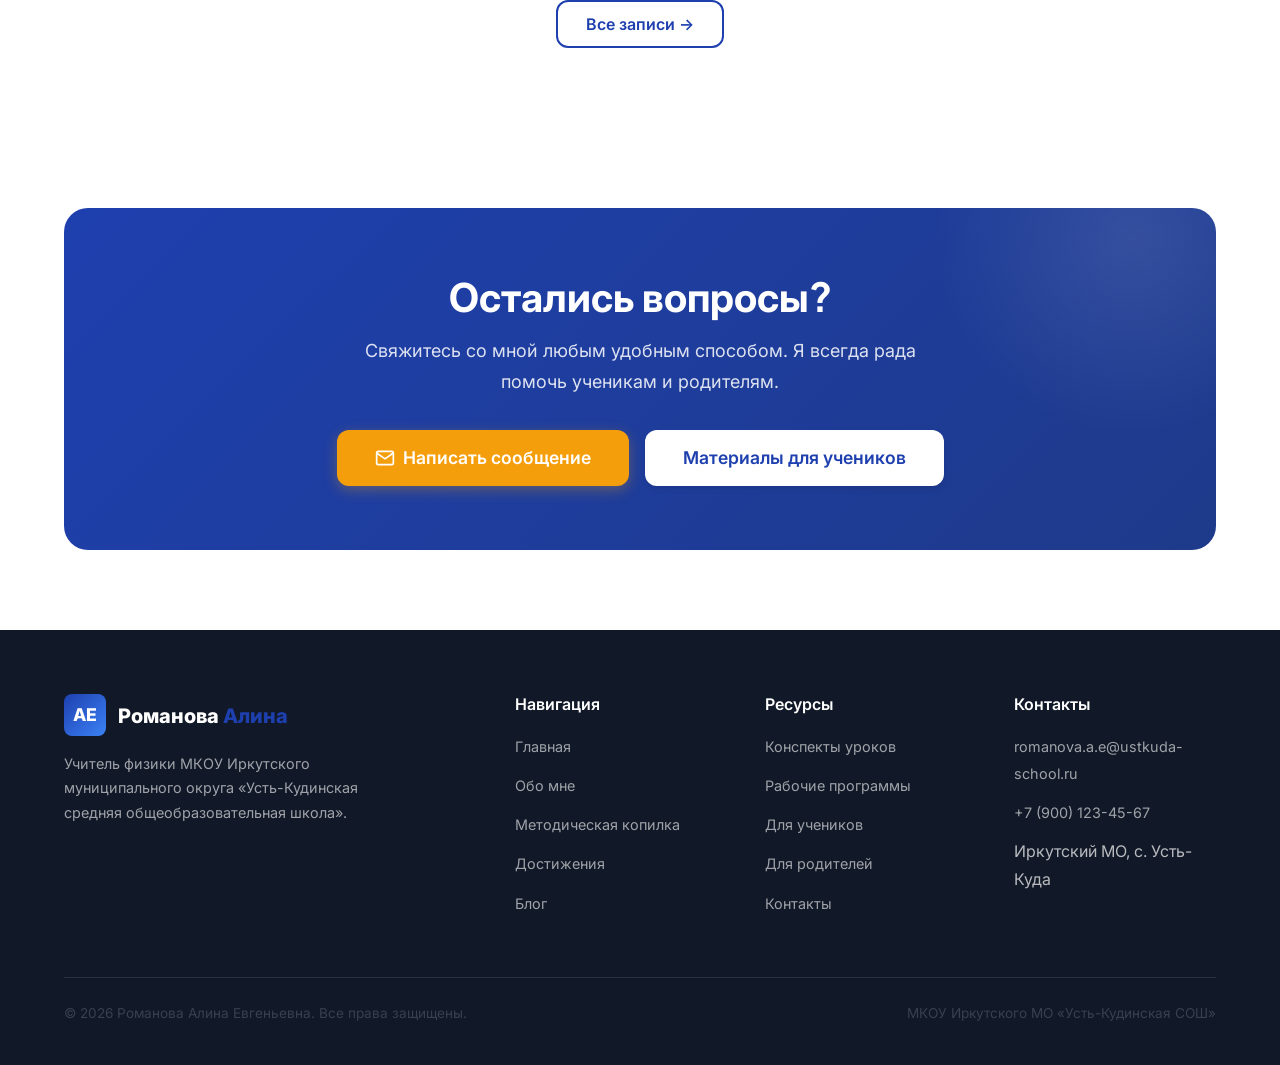
==== commit f2a1429d: "📝 Обновление контента: реальные данные педагога, информация о классном руководстве" ====
--- a/index.html
+++ b/index.html
@@ -73,15 +73,15 @@
         <div class="hero-content">
           <div class="hero-badge">
             <span class="dot"></span>
-            Учитель физики — МКОУ «Усть-Кудинская СОШ»
+            Учитель физики и классный руководитель 5 «Б» — МКОУ «Усть-Кудинская школа»
           </div>
           <h1>
-            Помогаю детям <span class="highlight">полюбить физику</span> через эксперименты и реальные задачи
+            Помогаю детям <span class="highlight">перестать бояться задач</span> и увидеть в них жизненные ситуации
           </h1>
           <p class="hero-subtitle">
-            Персональный сайт учителя физики Романовой Алины Евгеньевны.
-            Здесь вы найдёте методические материалы, конспекты уроков,
-            полезные ресурсы для учеников и родителей.
+            Персональный сайт учителя физики и классного руководителя 5 «Б» класса
+            Романовой Алины Евгеньевны. Здесь вы найдёте методические материалы,
+            конспекты уроков, полезные ресурсы для учеников и родителей.
           </p>
           <div class="hero-buttons">
             <a href="resources.html" class="btn btn-primary btn-lg">
@@ -94,16 +94,16 @@
           </div>
           <div class="hero-stats">
             <div class="hero-stat">
-              <span class="hero-stat-number">8+</span>
-              <span class="hero-stat-label">лет опыта</span>
-            </div>
-            <div class="hero-stat">
-              <span class="hero-stat-number">150+</span>
-              <span class="hero-stat-label">учеников</span>
+              <span class="hero-stat-number">5+</span>
+              <span class="hero-stat-label">классов веду</span>
             </div>
             <div class="hero-stat">
               <span class="hero-stat-number">14</span>
               <span class="hero-stat-label">материалов</span>
+            </div>
+            <div class="hero-stat">
+              <span class="hero-stat-number">5-11</span>
+              <span class="hero-stat-label">классы</span>
             </div>
           </div>
         </div>
@@ -172,32 +172,35 @@
           <div class="about-preview-content">
             <h2 class="animate-on-scroll">Обо мне</h2>
             <p class="animate-on-scroll">
-              Я — Романова Алина Евгеньевна, учитель физики МКОУ Иркутского муниципального округа
-              «Усть-Кудинская средняя общеобразовательная школа».
+              Я — Романова Алина Евгеньевна, учитель физики и классный руководитель 5 «Б» класса
+              МКОУ Иркутского муниципального округа «Усть-Кудинская средняя общеобразовательная школа».
+              Выпускница 2026 года Иркутского государственного университета по специальности
+              «Профессиональное обучение (по отраслям)».
             </p>
             <p class="animate-on-scroll">
-              Верю, что физика — это не просто формулы и задачи, а способ понять мир вокруг нас.
-              На уроках я стараюсь показать, что каждый закон физики можно увидеть, потрогать
-              и применить в реальной жизни.
+              Для меня важно, чтобы на моих уроках ребята перестали бояться задач
+              и начали видеть в них не пугающие числа, а понятные жизненные ситуации.
+              Физика — это не скучная наука о формулах, а увлекательное путешествие
+              в мир законов, которые управляют всем вокруг нас.
             </p>
             <div class="about-features">
               <div class="about-feature animate-on-scroll">
                 <div class="about-feature-icon">
                   <svg width="18" height="18" viewBox="0 0 24 24" fill="none" stroke="currentColor" stroke-width="2"><path d="M22 10v6M2 10l10-5 10 5-10 5z"/><path d="M6 12v5c3 3 9 3 12 0v-5"/></svg>
                 </div>
-                <div class="about-feature-text">Высшее педагогическое образование</div>
+                <div class="about-feature-text">Выпускница ИГУ 2026 г.</div>
               </div>
               <div class="about-feature animate-on-scroll">
                 <div class="about-feature-icon">
-                  <svg width="18" height="18" viewBox="0 0 24 24" fill="none" stroke="currentColor" stroke-width="2"><circle cx="12" cy="8" r="7"/><polyline points="8.21 13.89 7 23 12 20 17 23 15.79 13.88"/></svg>
+                  <svg width="18" height="18" viewBox="0 0 24 24" fill="none" stroke="currentColor" stroke-width="2"><path d="M17 21v-2a4 4 0 0 0-4-4H5a4 4 0 0 0-4 4v2"/><circle cx="9" cy="7" r="4"/><path d="M23 21v-2a4 4 0 0 0-3-3.87"/><path d="M16 3.13a4 4 0 0 1 0 7.75"/></svg>
                 </div>
-                <div class="about-feature-text">Победитель конкурса «Учитель года»</div>
+                <div class="about-feature-text">Классный руководитель 5 «Б»</div>
               </div>
               <div class="about-feature animate-on-scroll">
                 <div class="about-feature-icon">
                   <svg width="18" height="18" viewBox="0 0 24 24" fill="none" stroke="currentColor" stroke-width="2"><polygon points="12 2 15.09 8.26 22 9.27 17 14.14 18.18 21.02 12 17.77 5.82 21.02 7 14.14 2 9.27 8.91 8.26 12 2"/></svg>
                 </div>
-                <div class="about-feature-text">Опыт работы — более 8 лет</div>
+                <div class="about-feature-text">Миссия — помочь полюбить физику</div>
               </div>
               <div class="about-feature animate-on-scroll">
                 <div class="about-feature-icon">
@@ -217,20 +220,20 @@
       <div class="container">
         <div class="stats-grid">
           <div class="stat-item animate-on-scroll">
-            <div class="stat-number" data-count="8">0</div>
-            <div class="stat-label">лет педагогического стажа</div>
+            <div class="stat-number" data-count="5">0</div>
+            <div class="stat-label">классов веду (5–11)</div>
           </div>
           <div class="stat-item animate-on-scroll animate-delay-1">
-            <div class="stat-number" data-count="150">0</div>
-            <div class="stat-label">учеников за годы работы</div>
+            <div class="stat-number" data-count="14">0</div>
+            <div class="stat-label">материалов в копилке</div>
           </div>
           <div class="stat-item animate-on-scroll animate-delay-2">
-            <div class="stat-number" data-count="85">0<span class="suffix">%</span></div>
-            <div class="stat-label">сдают ОГЭ/ЕГЭ на «4» и «5»</div>
+            <div class="stat-number" data-count="100">0<span class="suffix">%</span></div>
+            <div class="stat-label">индивидуальный подход</div>
           </div>
           <div class="stat-item animate-on-scroll animate-delay-3">
-            <div class="stat-number" data-count="12">0</div>
-            <div class="stat-label">призёров олимпиад</div>
+            <div class="stat-number" data-count="1">0</div>
+            <div class="stat-label">моя миссия — любовь к физике</div>
           </div>
         </div>
       </div>
@@ -321,40 +324,43 @@
         <div class="testimonials-grid">
           <div class="testimonial-card animate-on-scroll">
             <p class="testimonial-text">
-              «Алина Евгеньевна объясняет сложные темы так, что всё становится понятным.
-              Физика — мой любимый предмет благодаря ей!»
+              «Алина Евгеньевна — молодой, но очень внимательный педагог.
+              На родительском собрании она подробно ответила на все вопросы
+              и показала, как помочь детям адаптироваться к 5 классу.»
             </p>
             <div class="testimonial-author">
-              <div class="testimonial-avatar">МК</div>
+              <div class="testimonial-avatar">НС</div>
               <div class="testimonial-author-info">
-                <h5>Мария К.</h5>
-                <p>Ученица 10 «А» класса</p>
+                <h5>Наталья С.</h5>
+                <p>Мама ученика 5 «Б» класса</p>
               </div>
             </div>
           </div>
           <div class="testimonial-card animate-on-scroll animate-delay-1">
             <p class="testimonial-text">
-              «Очень благодарна учителю за индивидуальный подход. Дочь стала гораздо
-              увереннее в решении задач и с удовольствием ходит на уроки.»
+              «Учитель физики и классный руководитель в одном лице — это большое преимущество.
+              Дети всегда могут подойти с любым вопросом. Алина Евгеньевна всегда на связи
+              и готова помочь.»
             </p>
             <div class="testimonial-author">
-              <div class="testimonial-avatar">ОП</div>
+              <div class="testimonial-avatar">ИВ</div>
               <div class="testimonial-author-info">
-                <h5>Ольга П.</h5>
-                <p>Мама ученицы 9 класса</p>
+                <h5>Ирина В.</h5>
+                <p>Мама ученицы 5 «Б» класса</p>
               </div>
             </div>
           </div>
           <div class="testimonial-card animate-on-scroll animate-delay-2">
             <p class="testimonial-text">
-              «На уроках физики всегда интересно. Эксперименты, реальные задачи —
-              это помогает понять предмет, а не просто зубрить формулы.»
+              «На собрании понравилась игра «Лабиринт адаптации» — интересный подход
+              к обсуждению трудностей перехода в среднюю школу. Видно, что учитель
+              заботится о каждом ребёнке.»
             </p>
             <div class="testimonial-author">
-              <div class="testimonial-avatar">ДС</div>
+              <div class="testimonial-avatar">ДК</div>
               <div class="testimonial-author-info">
-                <h5>Дмитрий С.</h5>
-                <p>Ученик 9 «Б» класса</p>
+                <h5>Дмитрий К.</h5>
+                <p>Папа ученика 5 «Б» класса</p>
               </div>
             </div>
           </div>
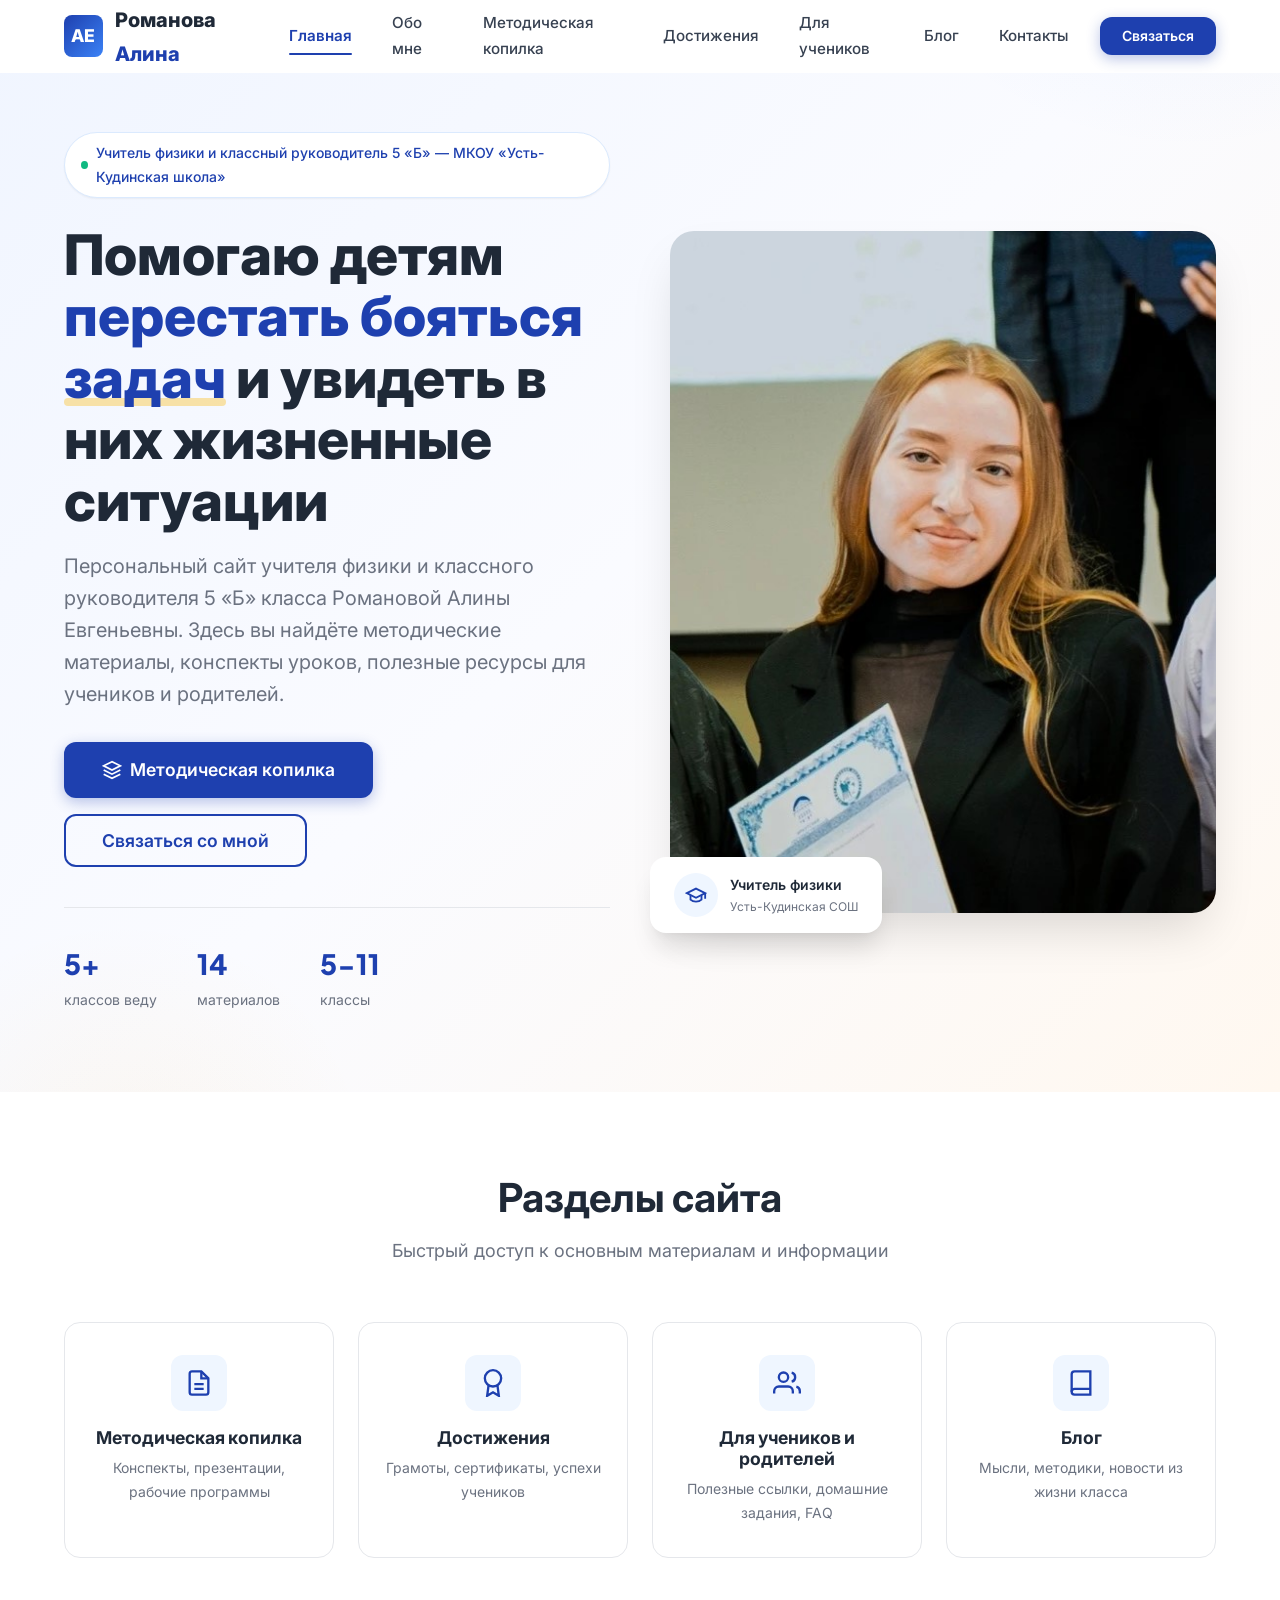
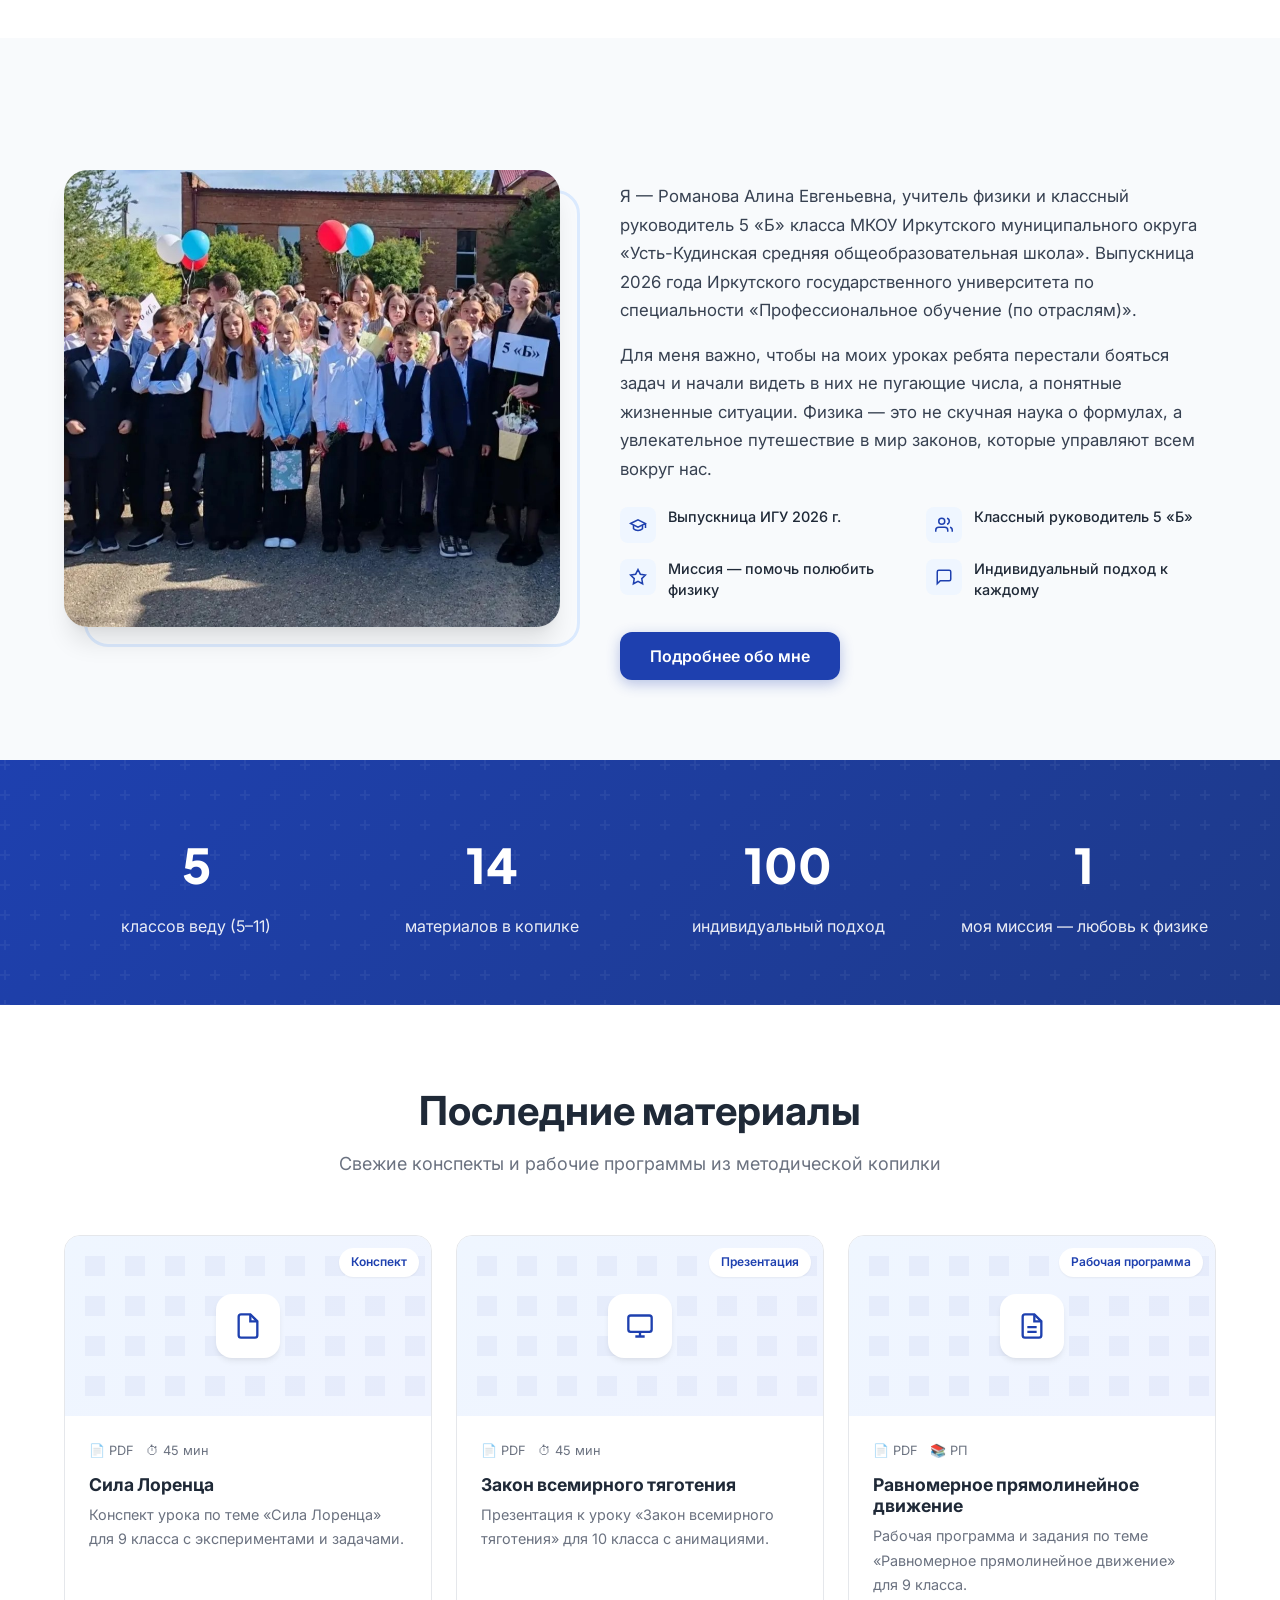
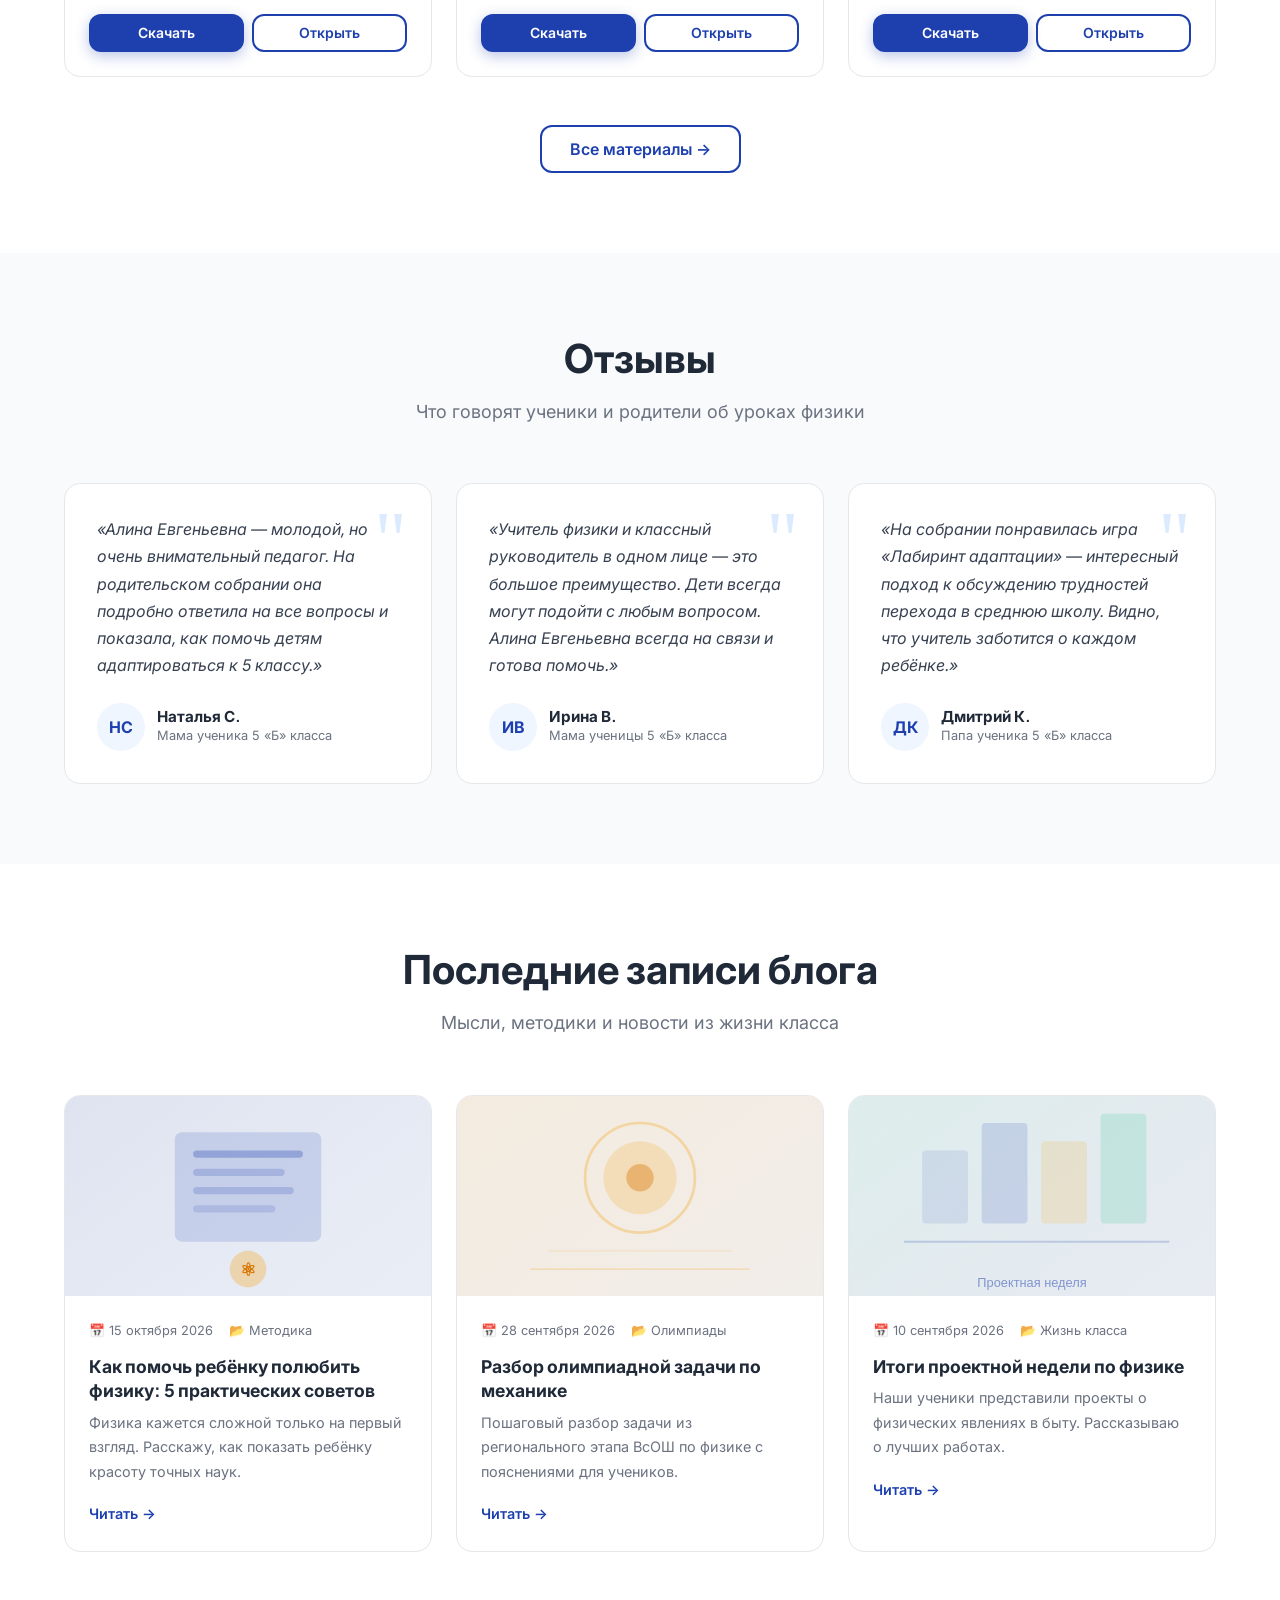
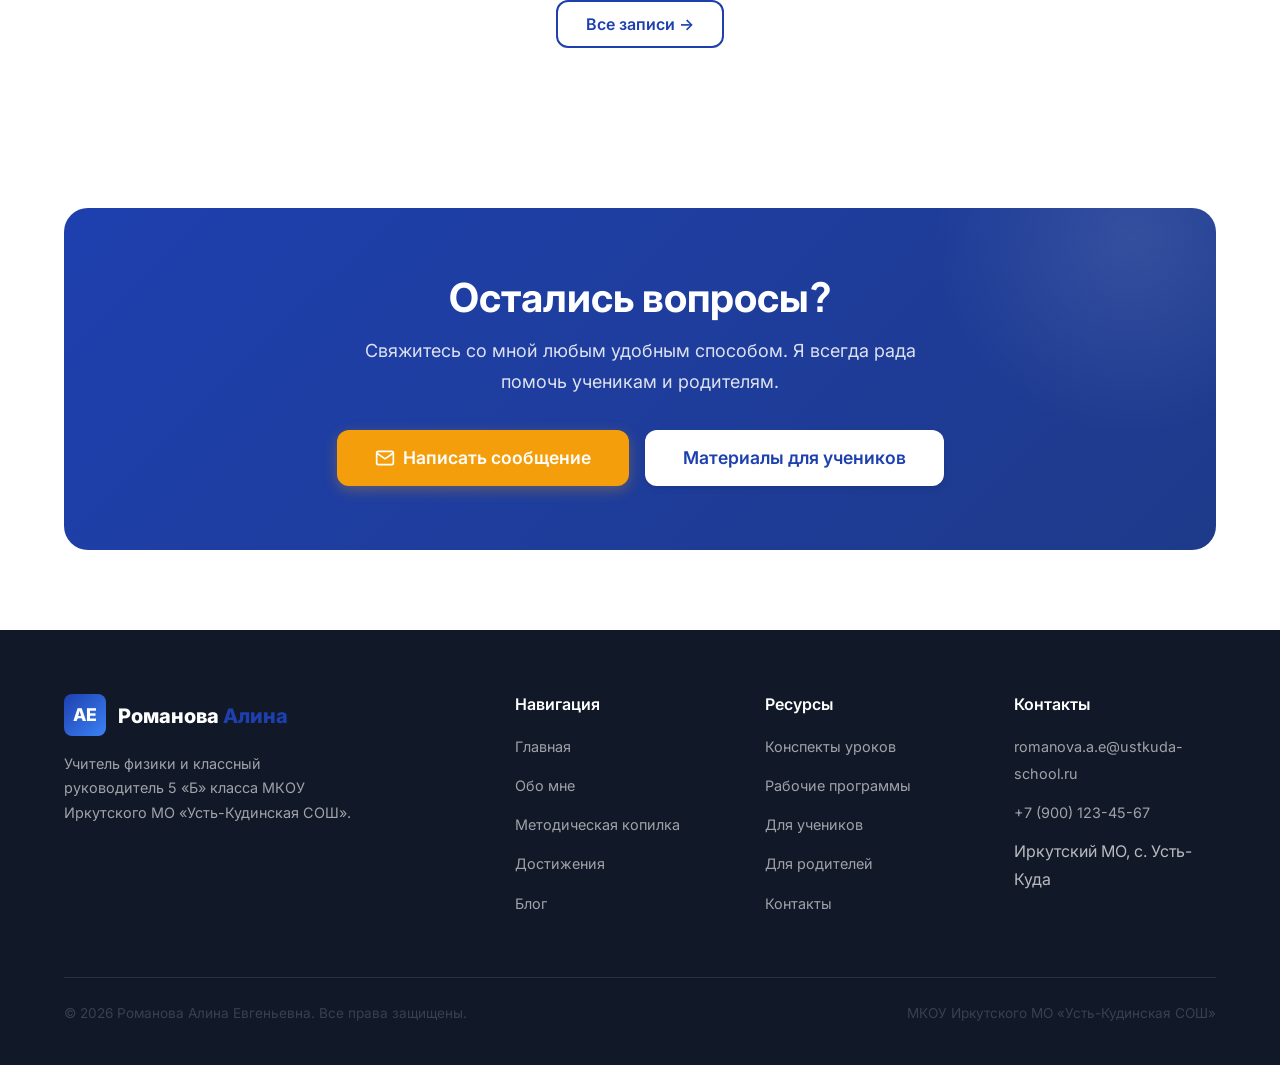
==== commit 1b6e2075: "✨ Финальные обновления: блог, контакты, новые материалы, подвал" ====
--- a/index.html
+++ b/index.html
@@ -1,4 +1,4 @@
-<!DOCTYPE html>
+﻿<!DOCTYPE html>
 <html lang="ru">
 <head>
   <meta charset="UTF-8">
@@ -454,7 +454,7 @@
             <div class="logo-icon">АЕ</div>
             <div class="logo-text">Романова <span>Алина</span></div>
           </a>
-          <p>Учитель физики МКОУ Иркутского муниципального округа «Усть-Кудинская средняя общеобразовательная школа».</p>
+          <p>Учитель физики и классный руководитель 5 «Б» класса МКОУ Иркутского МО «Усть-Кудинская СОШ».</p>
         </div>
         <div>
           <h4 class="footer-title">Навигация</h4>
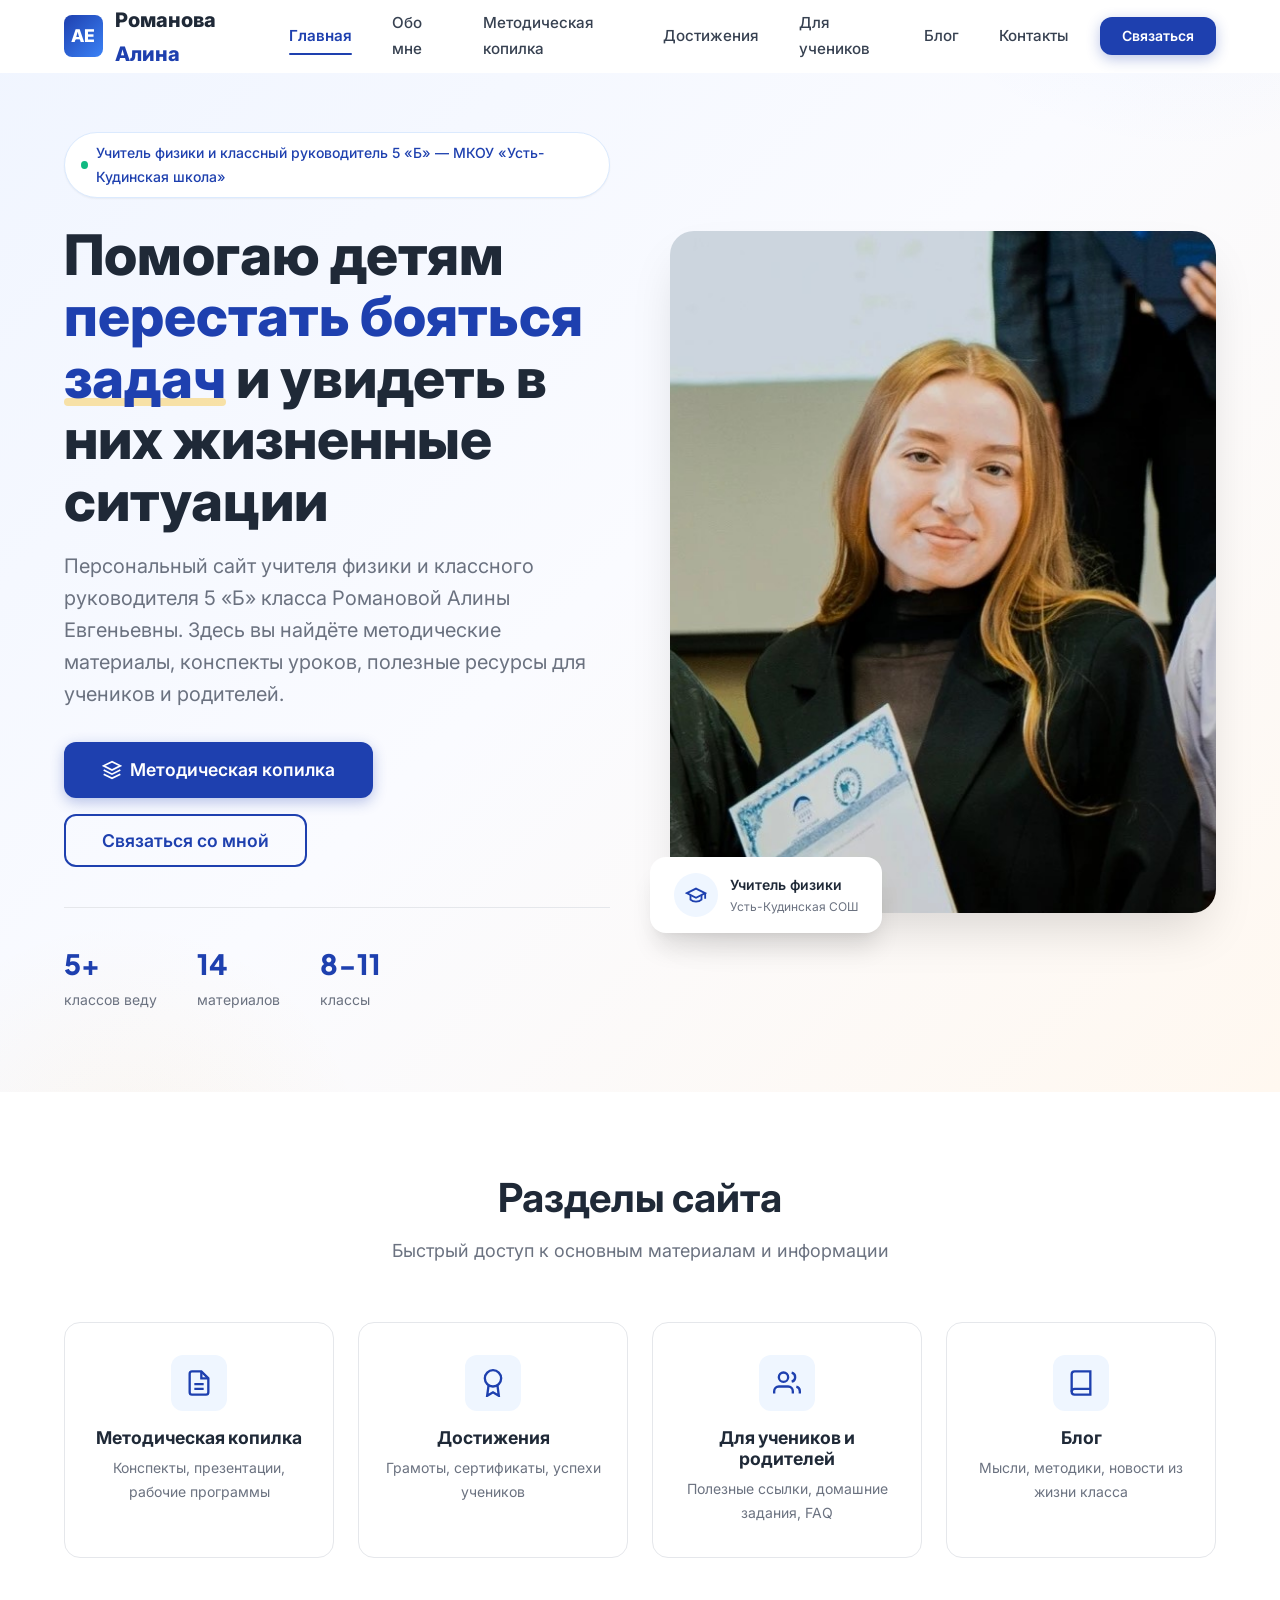
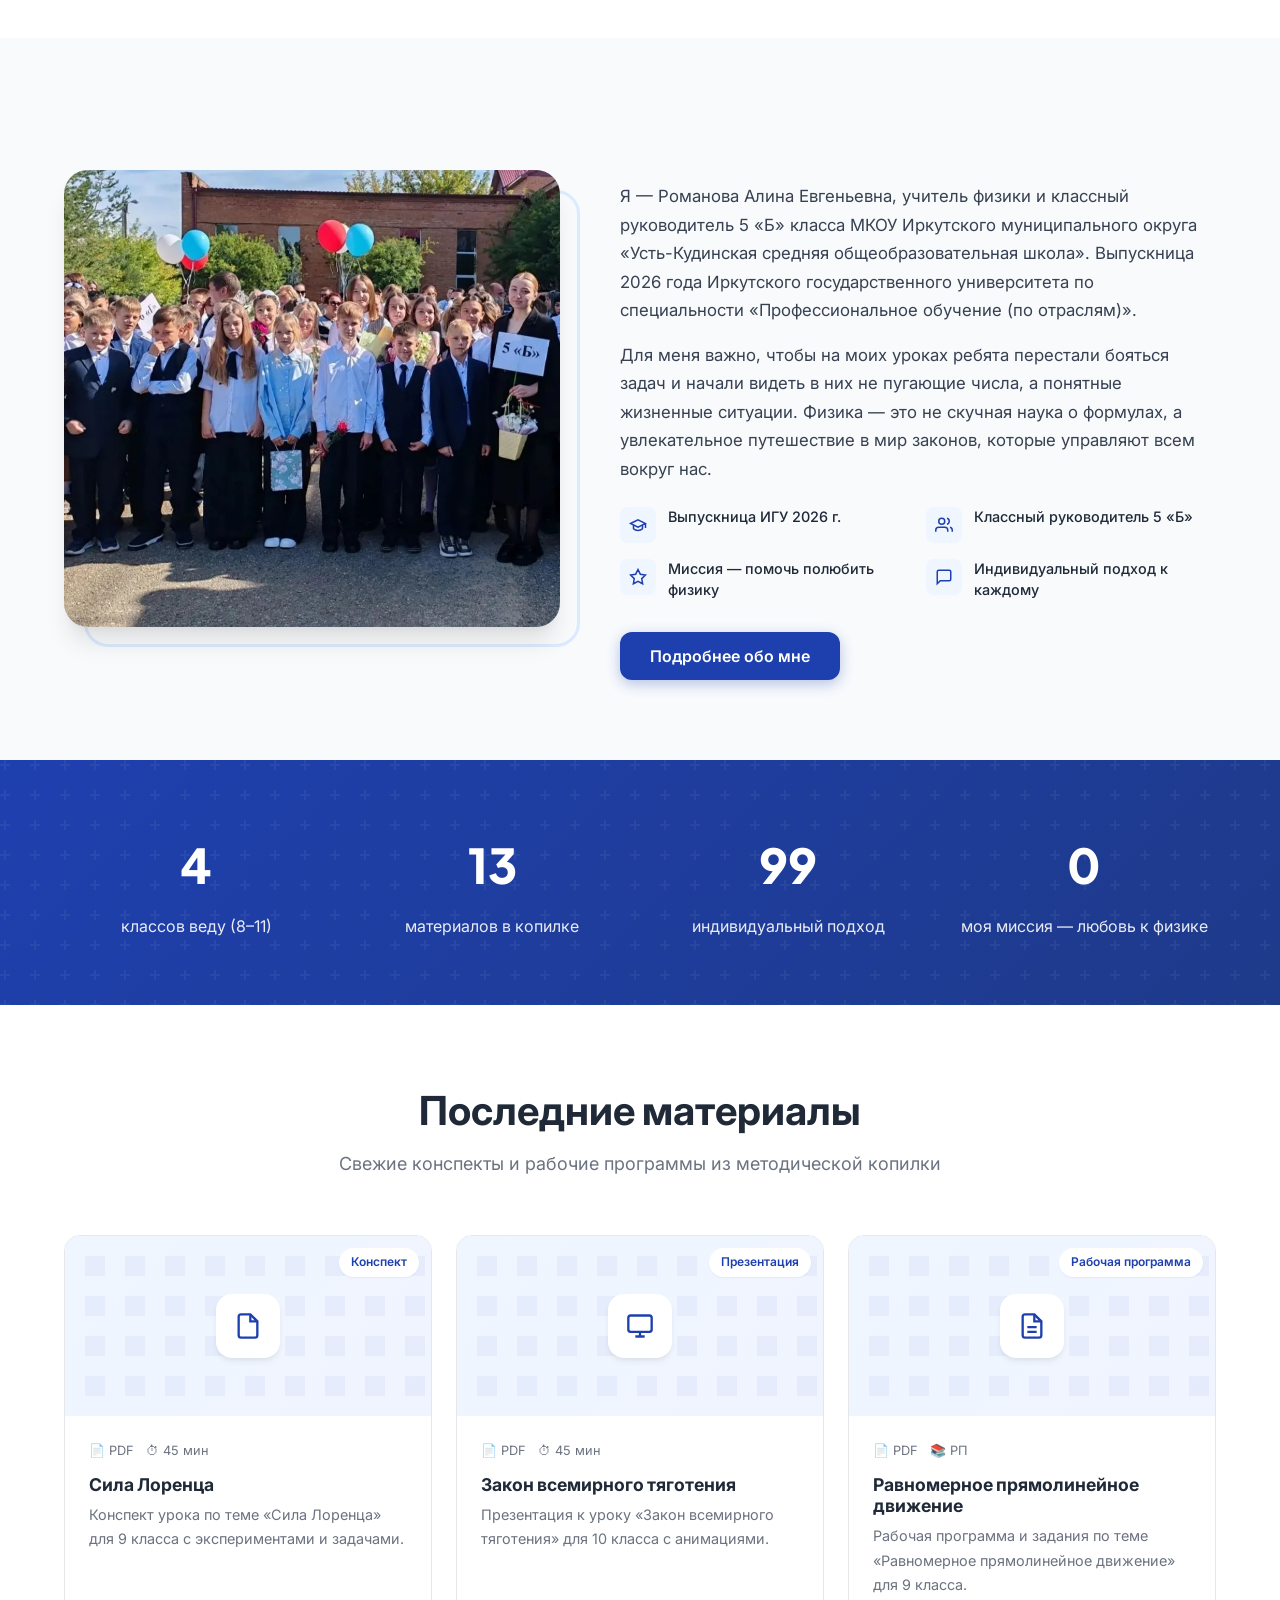
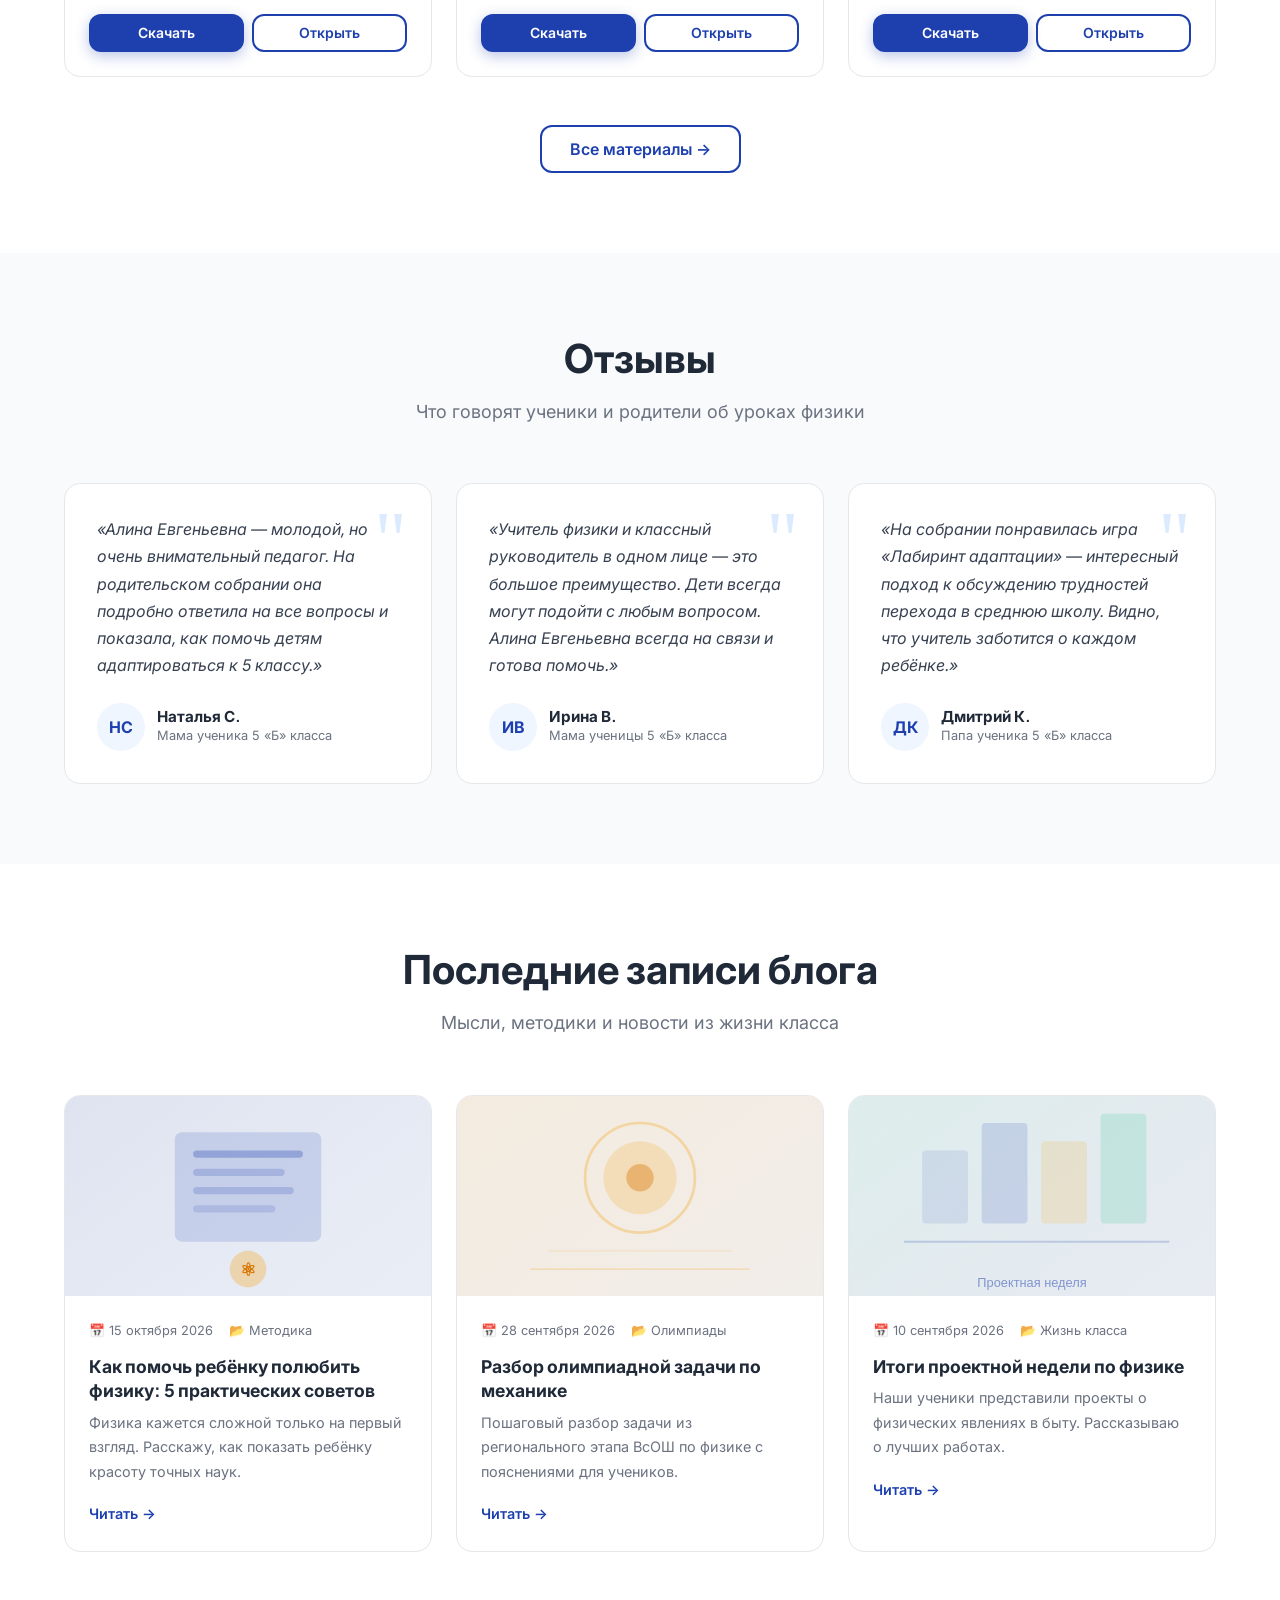
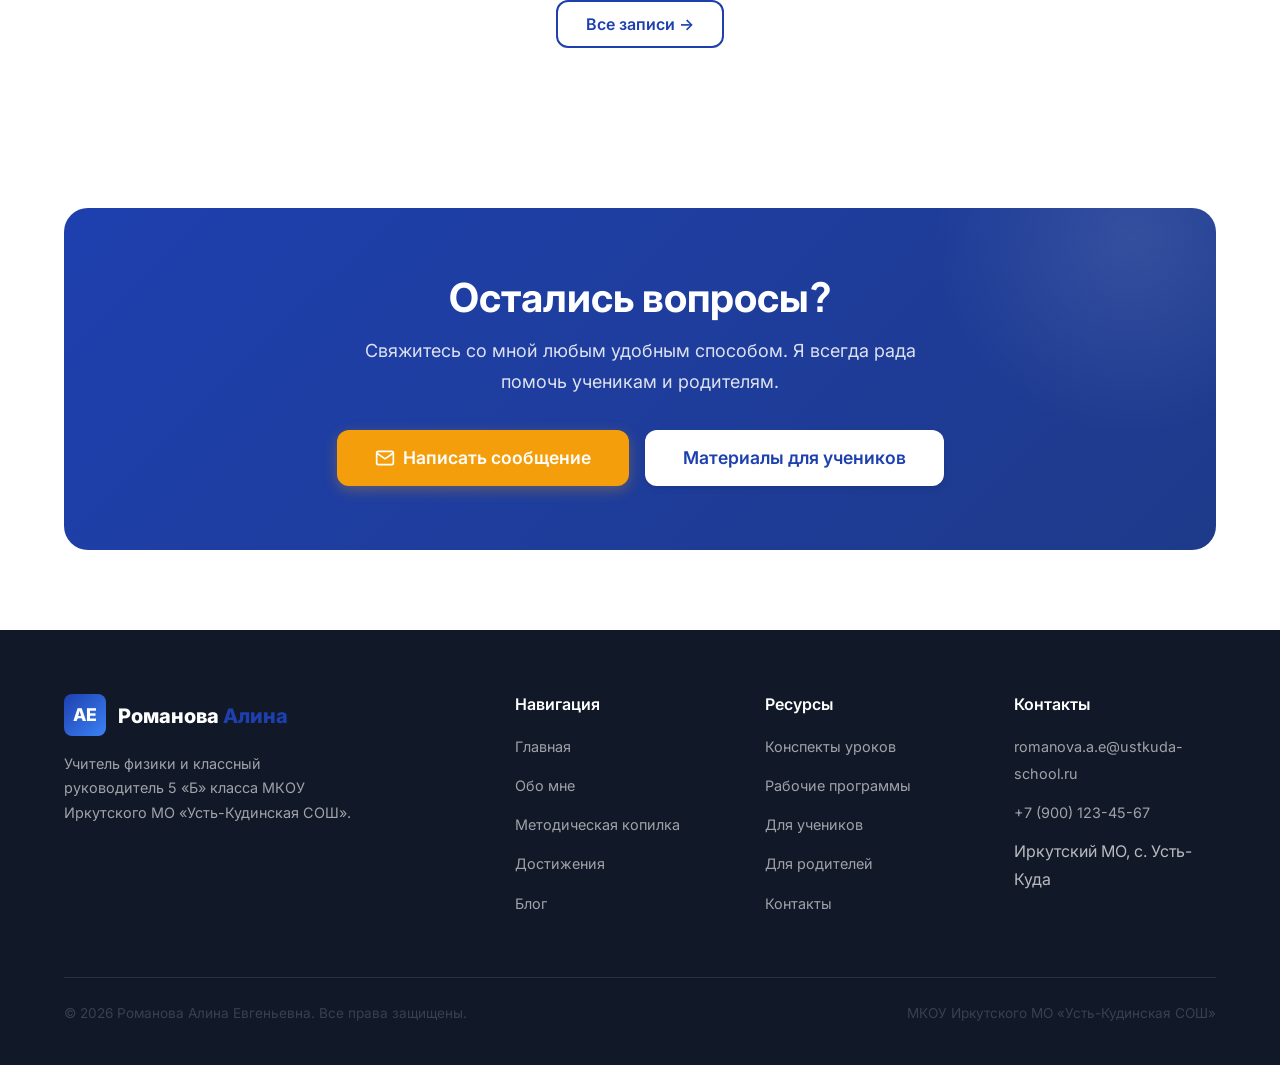
==== commit ac128ca1: "Исправлены классы: 8-11 вместо 5-11" ====
--- a/index.html
+++ b/index.html
@@ -102,7 +102,7 @@
               <span class="hero-stat-label">материалов</span>
             </div>
             <div class="hero-stat">
-              <span class="hero-stat-number">5-11</span>
+              <span class="hero-stat-number">8-11</span>
               <span class="hero-stat-label">классы</span>
             </div>
           </div>
@@ -221,7 +221,7 @@
         <div class="stats-grid">
           <div class="stat-item animate-on-scroll">
             <div class="stat-number" data-count="5">0</div>
-            <div class="stat-label">классов веду (5–11)</div>
+            <div class="stat-label">классов веду (8–11)</div>
           </div>
           <div class="stat-item animate-on-scroll animate-delay-1">
             <div class="stat-number" data-count="14">0</div>
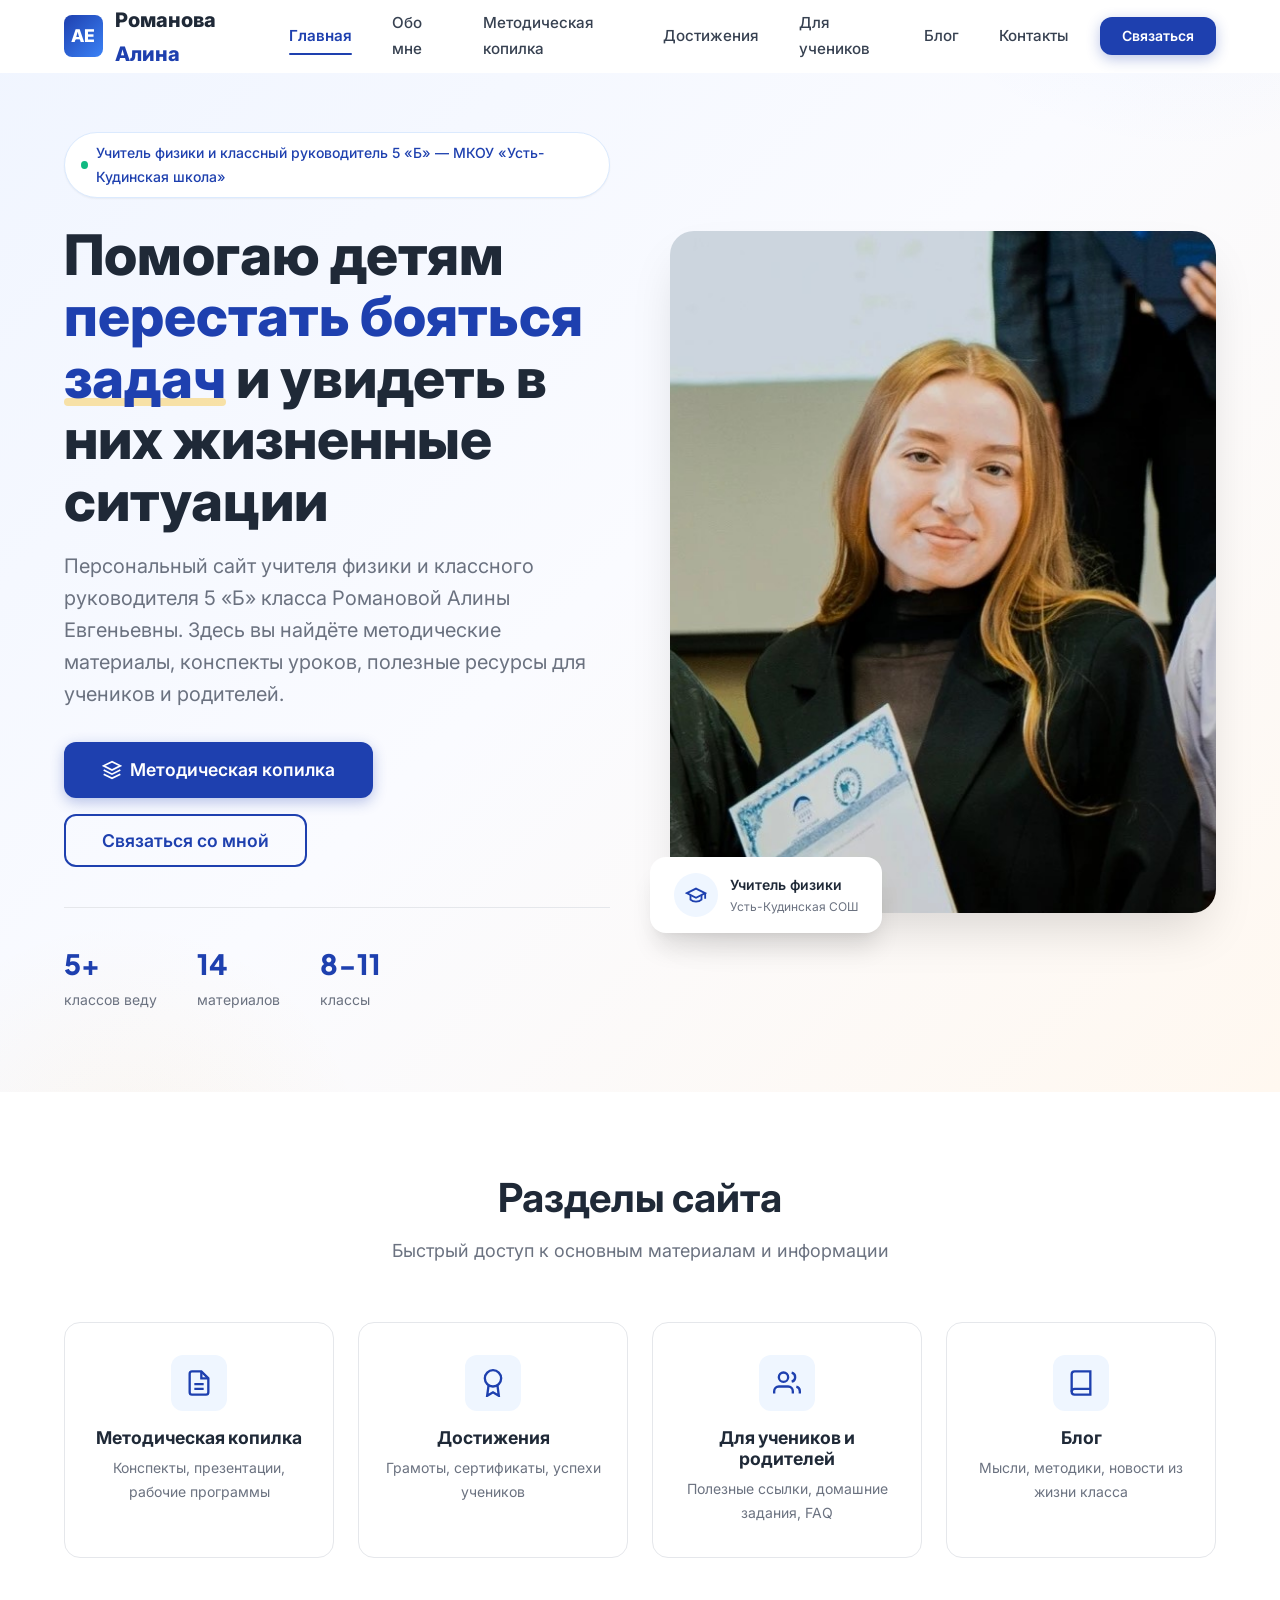
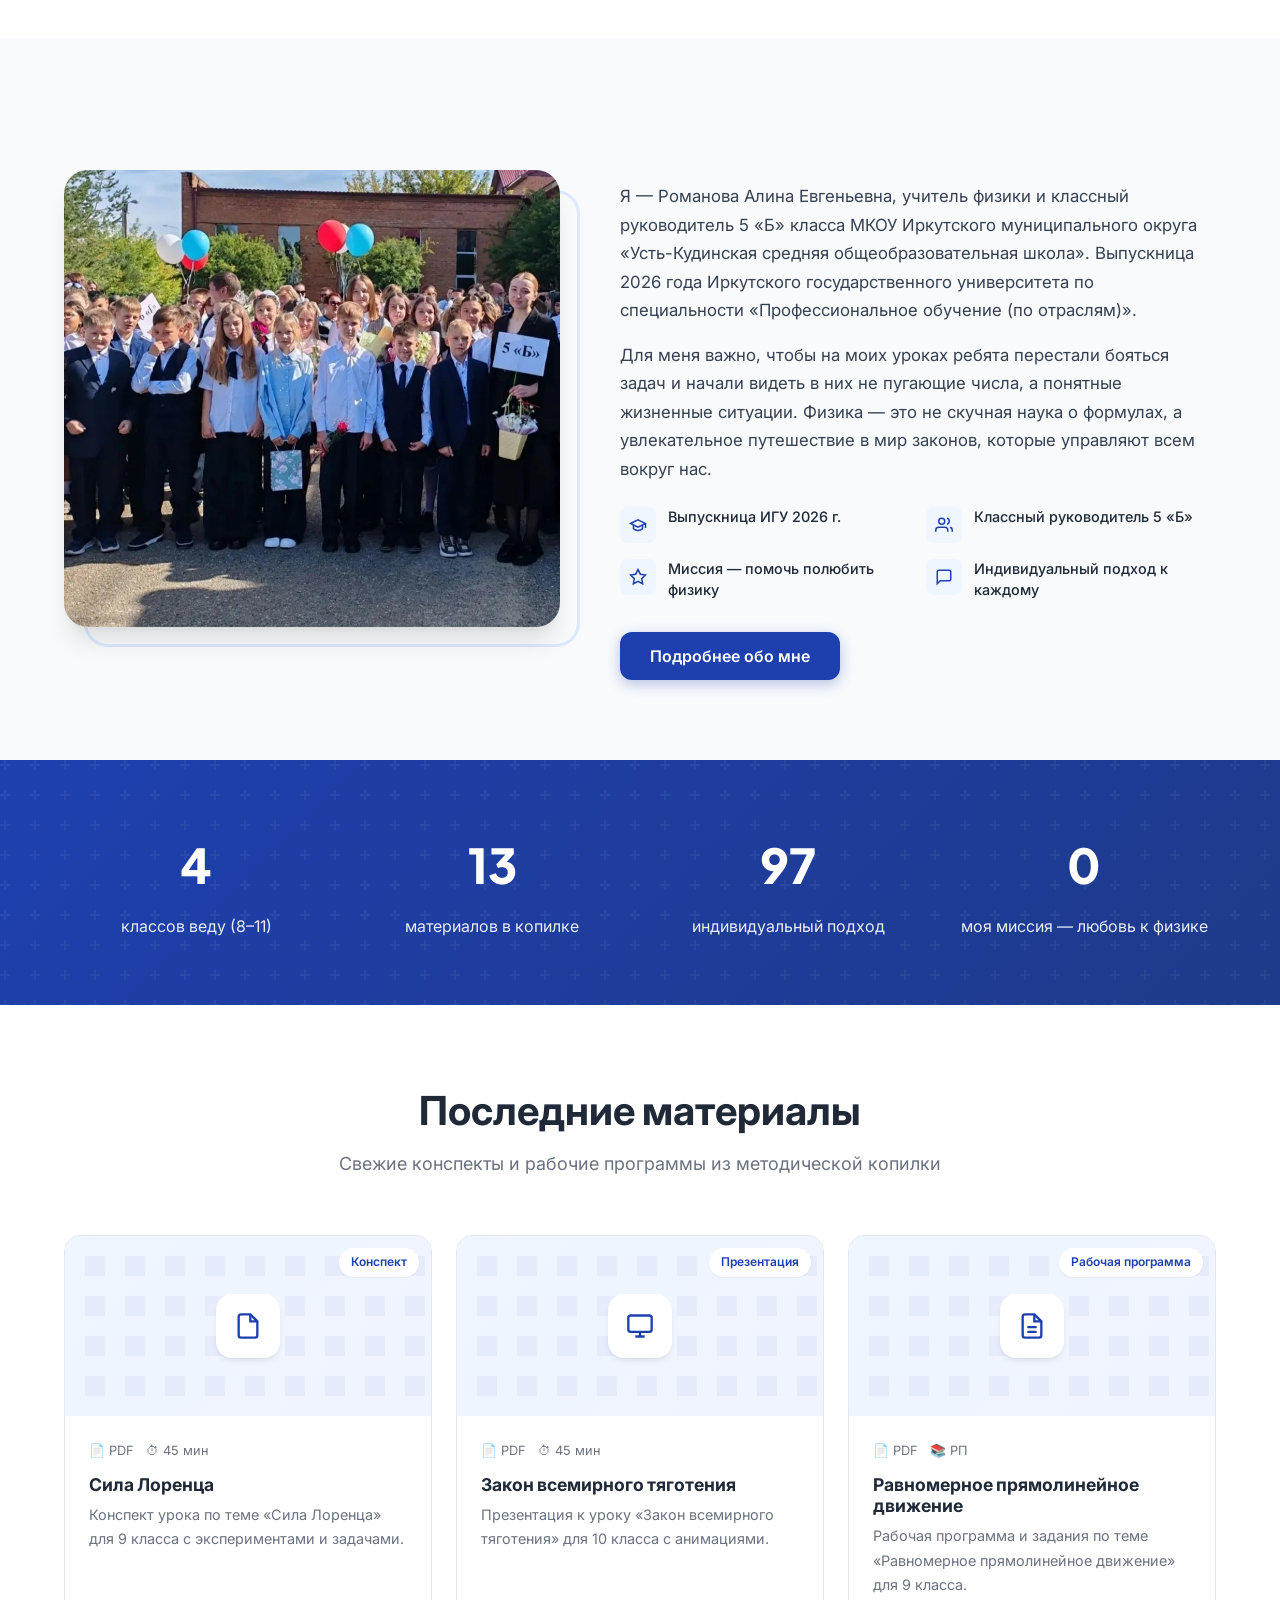
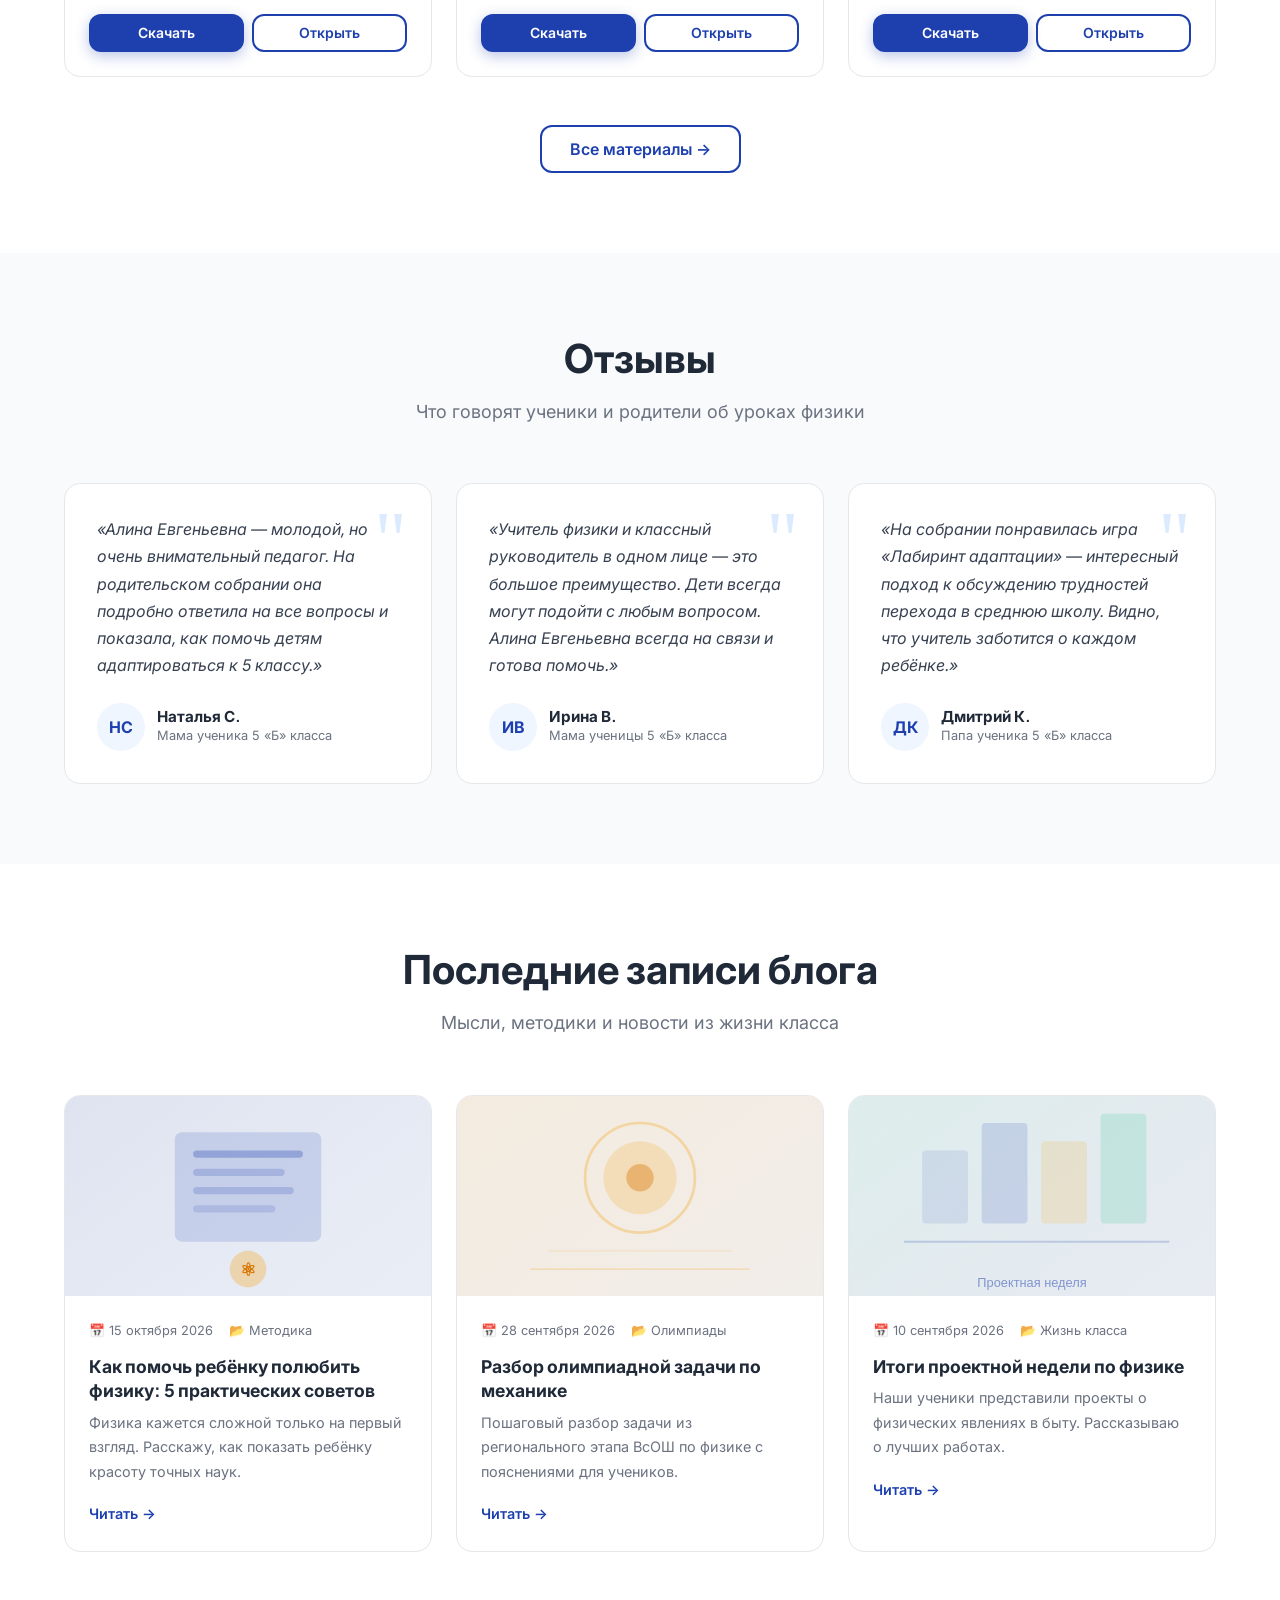
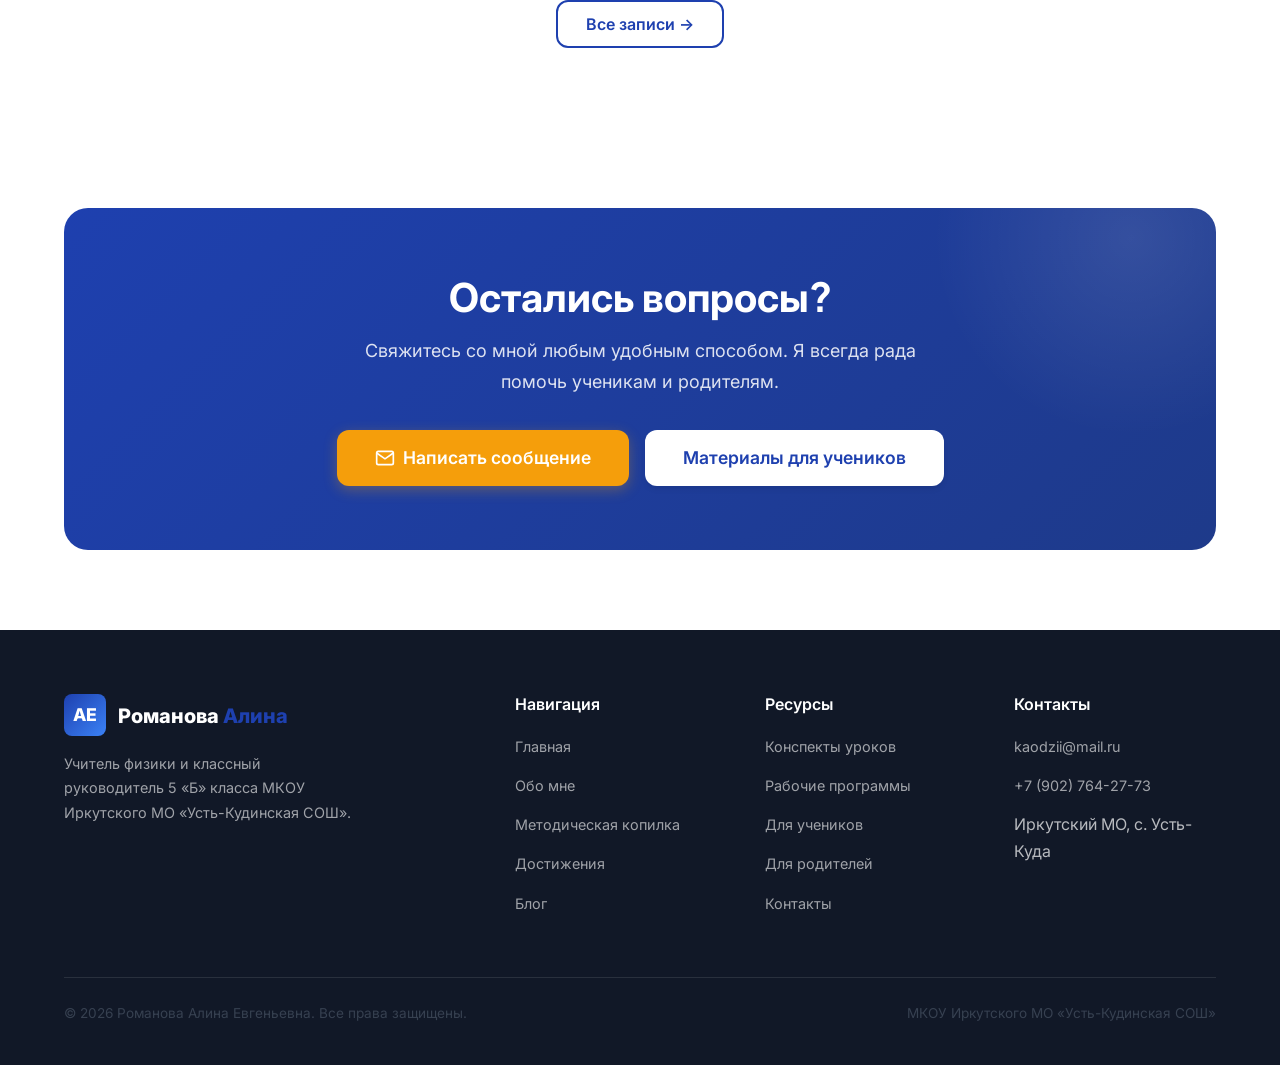
==== commit 3b9cfc02: "Обновлены контактные данные" ====
--- a/index.html
+++ b/index.html
@@ -479,8 +479,8 @@
         <div>
           <h4 class="footer-title">Контакты</h4>
           <ul class="footer-links">
-            <li><a href="mailto:romanova.a.e@ustkuda-school.ru">romanova.a.e@ustkuda-school.ru</a></li>
-            <li><a href="tel:+79001234567">+7 (900) 123-45-67</a></li>
+            <li><a href="mailto:kaodzii@mail.ru">kaodzii@mail.ru</a></li>
+            <li><a href="tel:89027642773">+7 (902) 764-27-73</a></li>
             <li>Иркутский МО, с. Усть-Куда</li>
           </ul>
         </div>
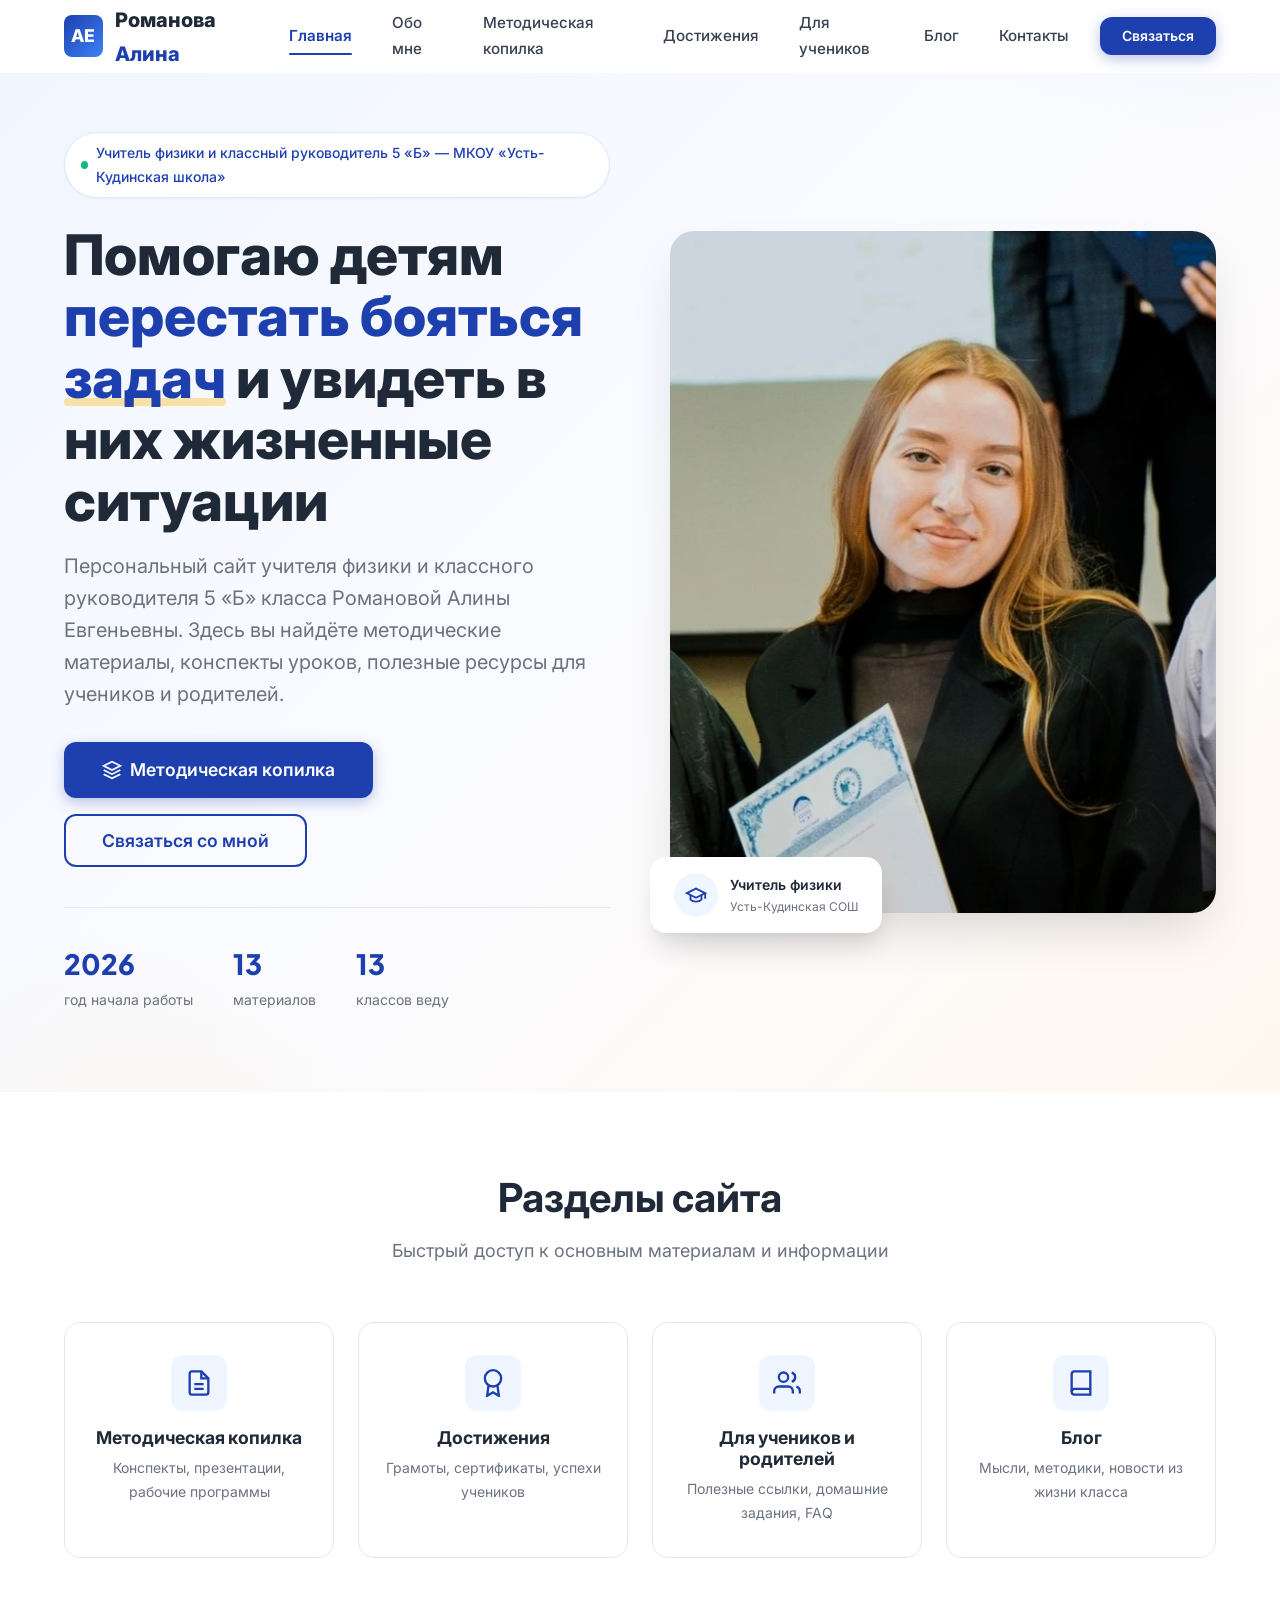
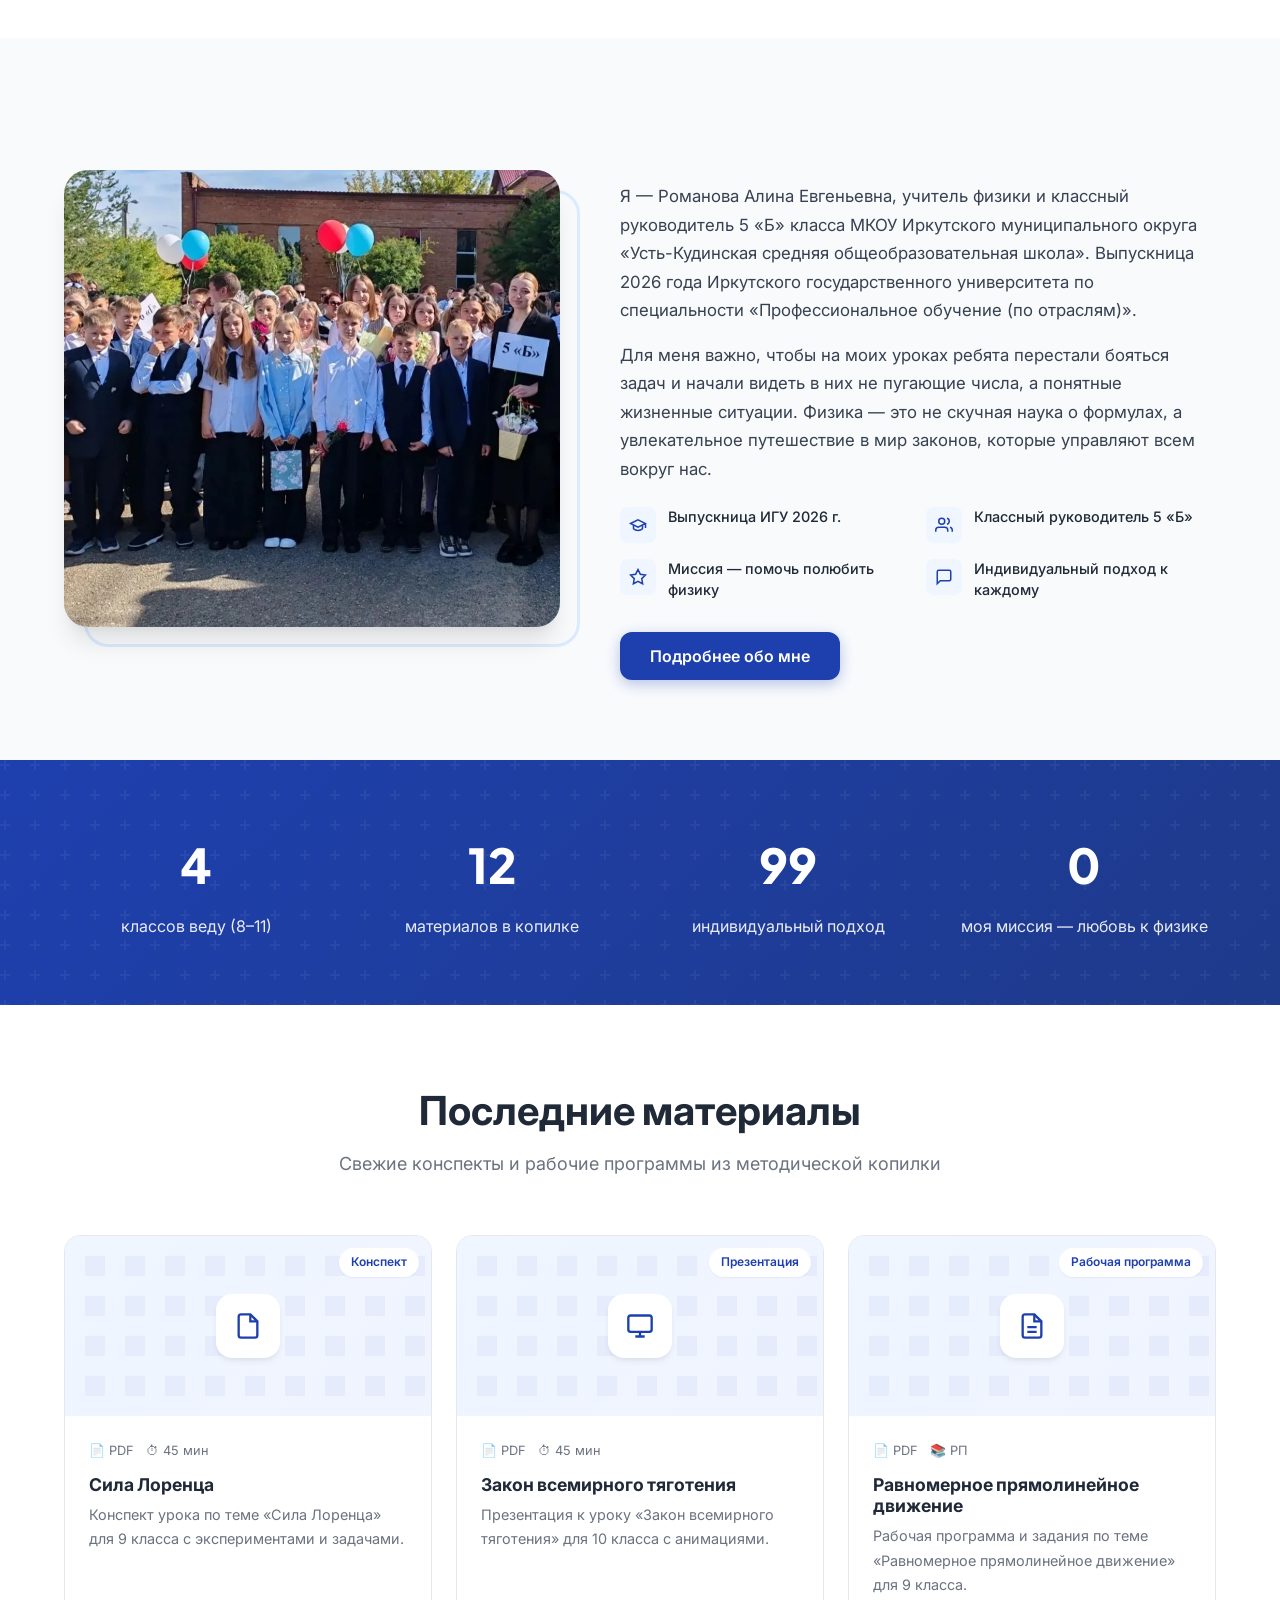
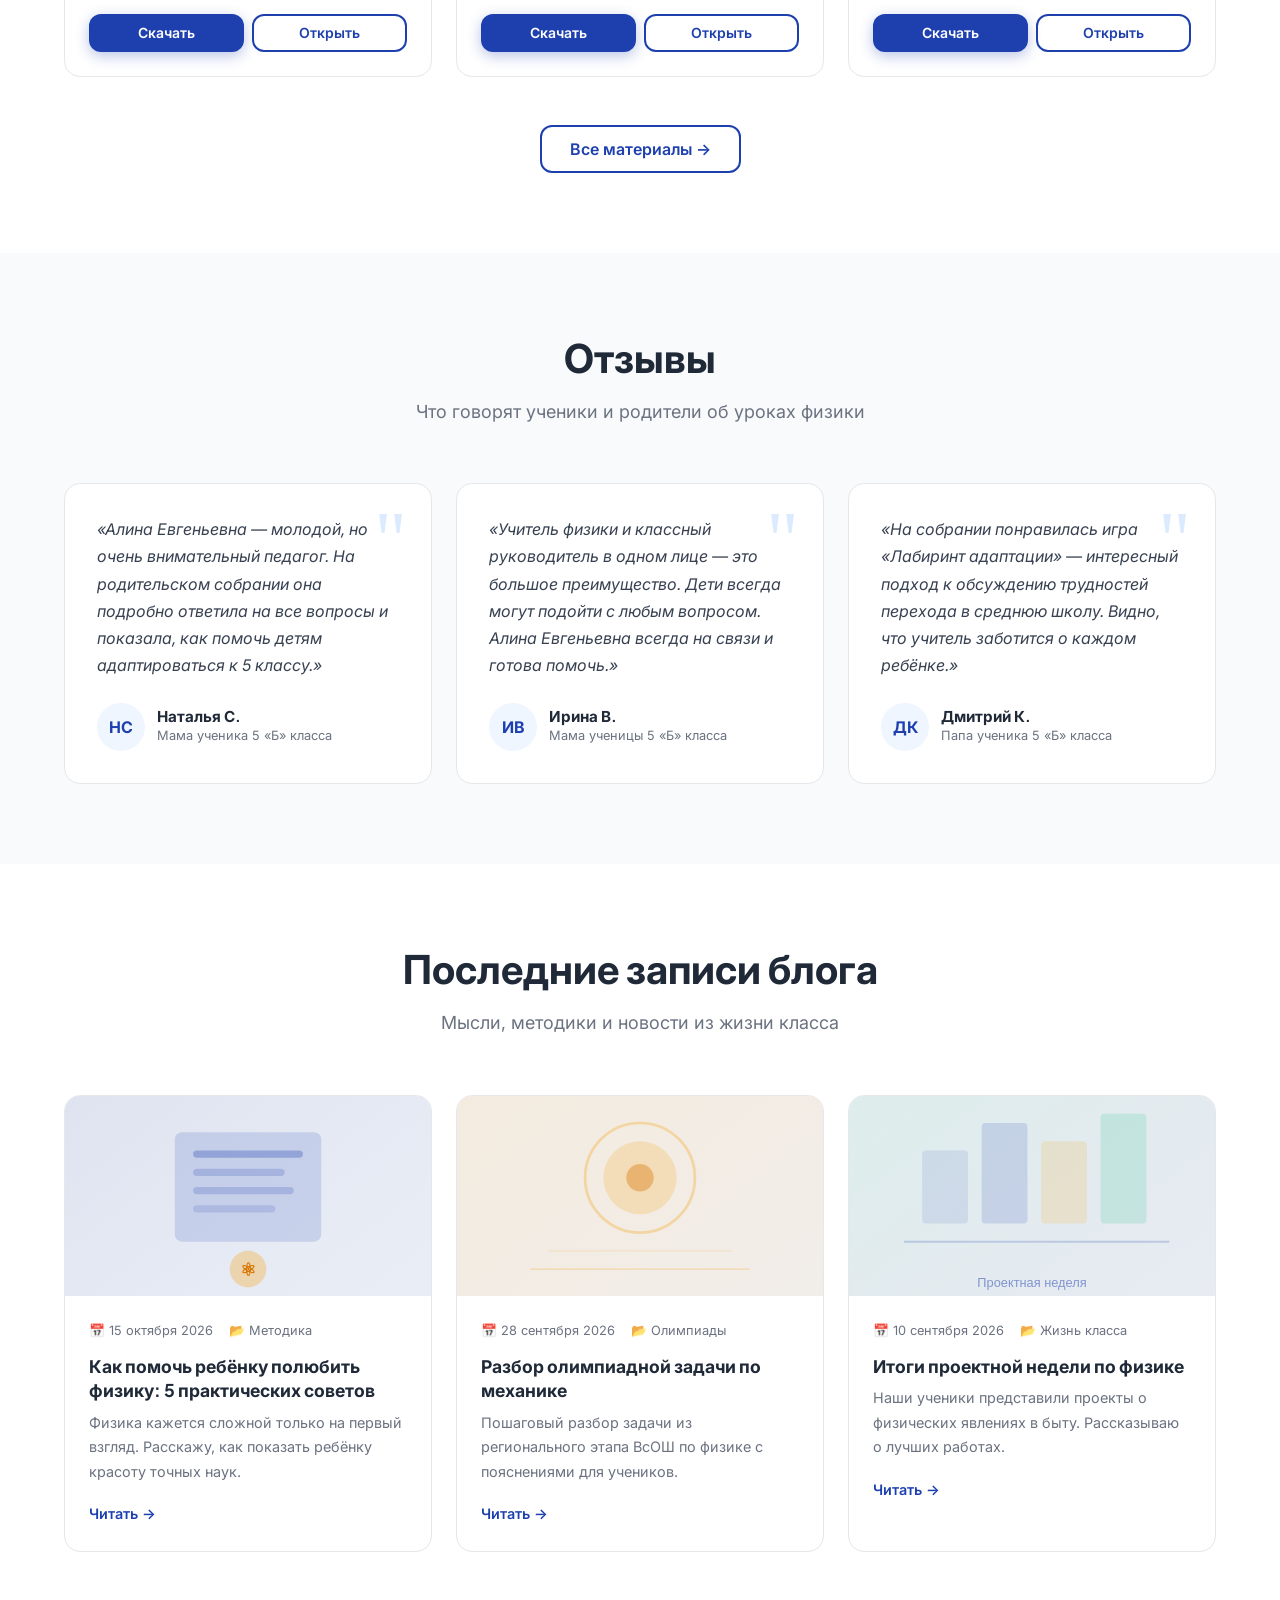
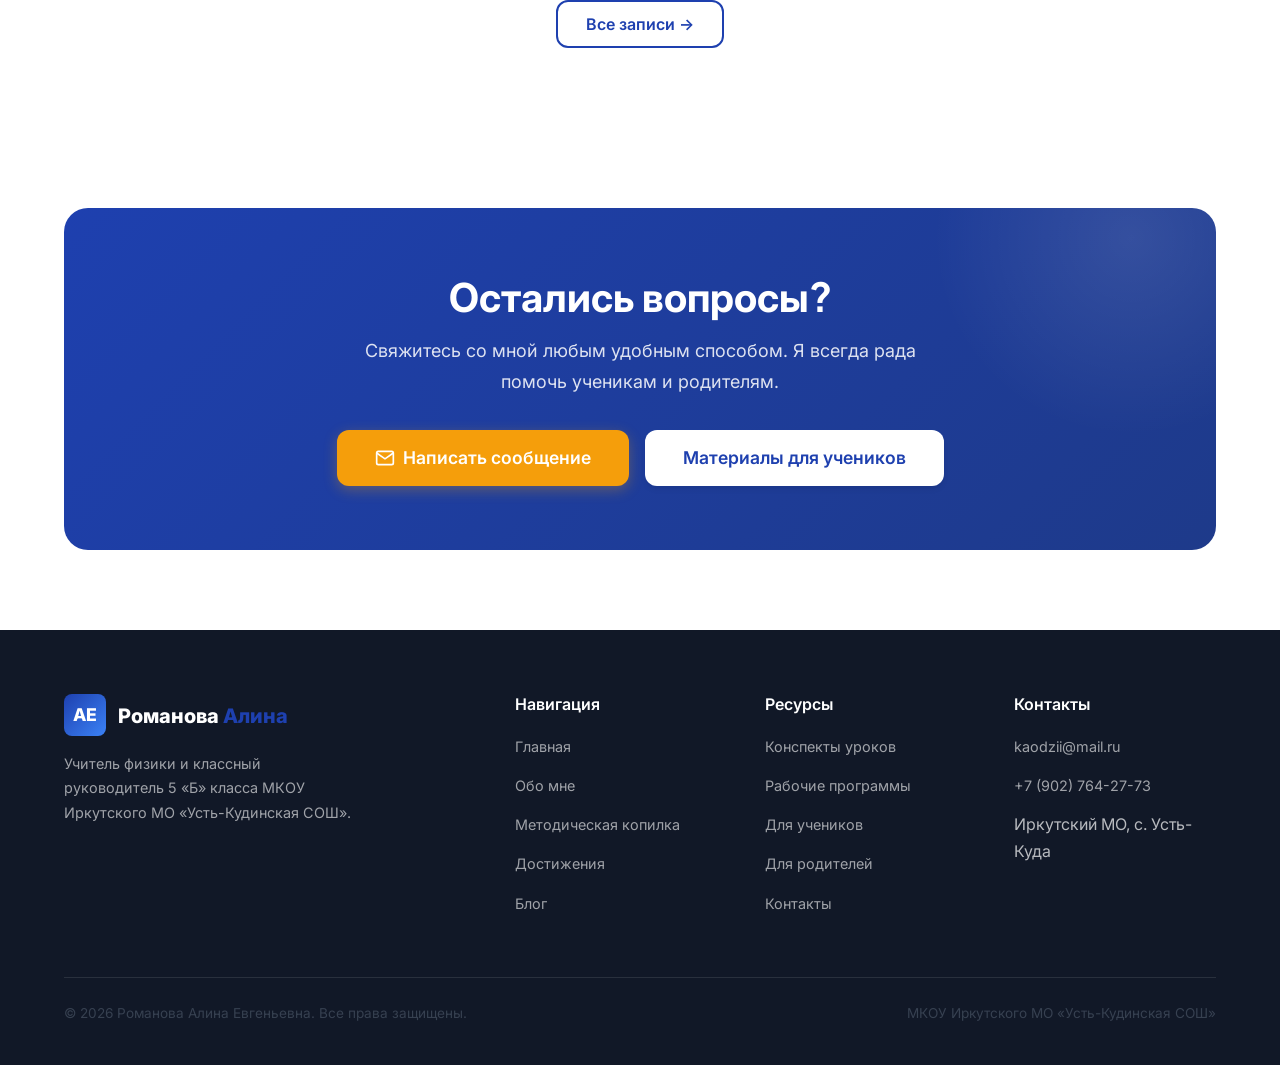
==== commit ed844f16: "Исправлено количество классов: 13" ====
--- a/index.html
+++ b/index.html
@@ -94,16 +94,16 @@
           </div>
           <div class="hero-stats">
             <div class="hero-stat">
-              <span class="hero-stat-number">5+</span>
+              <span class="hero-stat-number">2026</span>
+              <span class="hero-stat-label">год начала работы</span>
+            </div>
+            <div class="hero-stat">
+              <span class="hero-stat-number">13</span>
+              <span class="hero-stat-label">материалов</span>
+            </div>
+            <div class="hero-stat">
+              <span class="hero-stat-number">13</span>
               <span class="hero-stat-label">классов веду</span>
-            </div>
-            <div class="hero-stat">
-              <span class="hero-stat-number">14</span>
-              <span class="hero-stat-label">материалов</span>
-            </div>
-            <div class="hero-stat">
-              <span class="hero-stat-number">8-11</span>
-              <span class="hero-stat-label">классы</span>
             </div>
           </div>
         </div>
@@ -224,7 +224,7 @@
             <div class="stat-label">классов веду (8–11)</div>
           </div>
           <div class="stat-item animate-on-scroll animate-delay-1">
-            <div class="stat-number" data-count="14">0</div>
+            <div class="stat-number" data-count="13">0</div>
             <div class="stat-label">материалов в копилке</div>
           </div>
           <div class="stat-item animate-on-scroll animate-delay-2">
